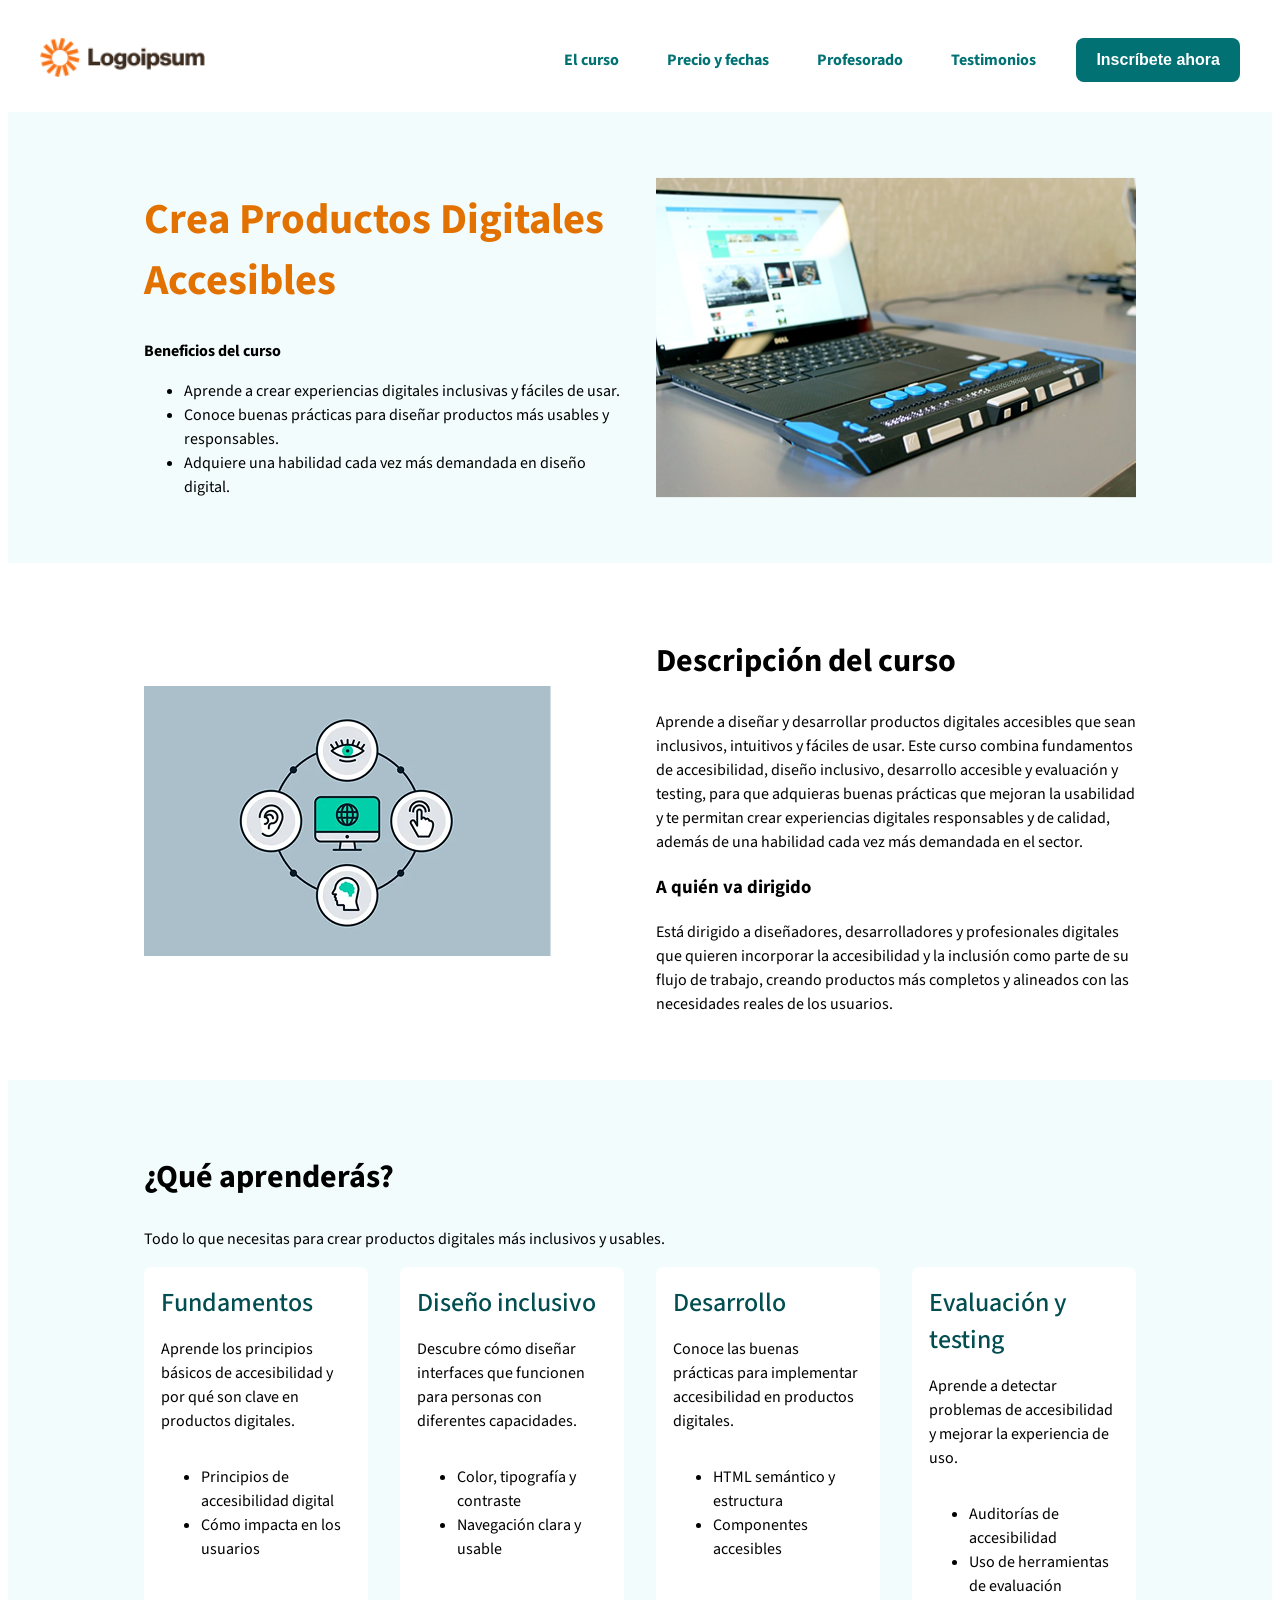
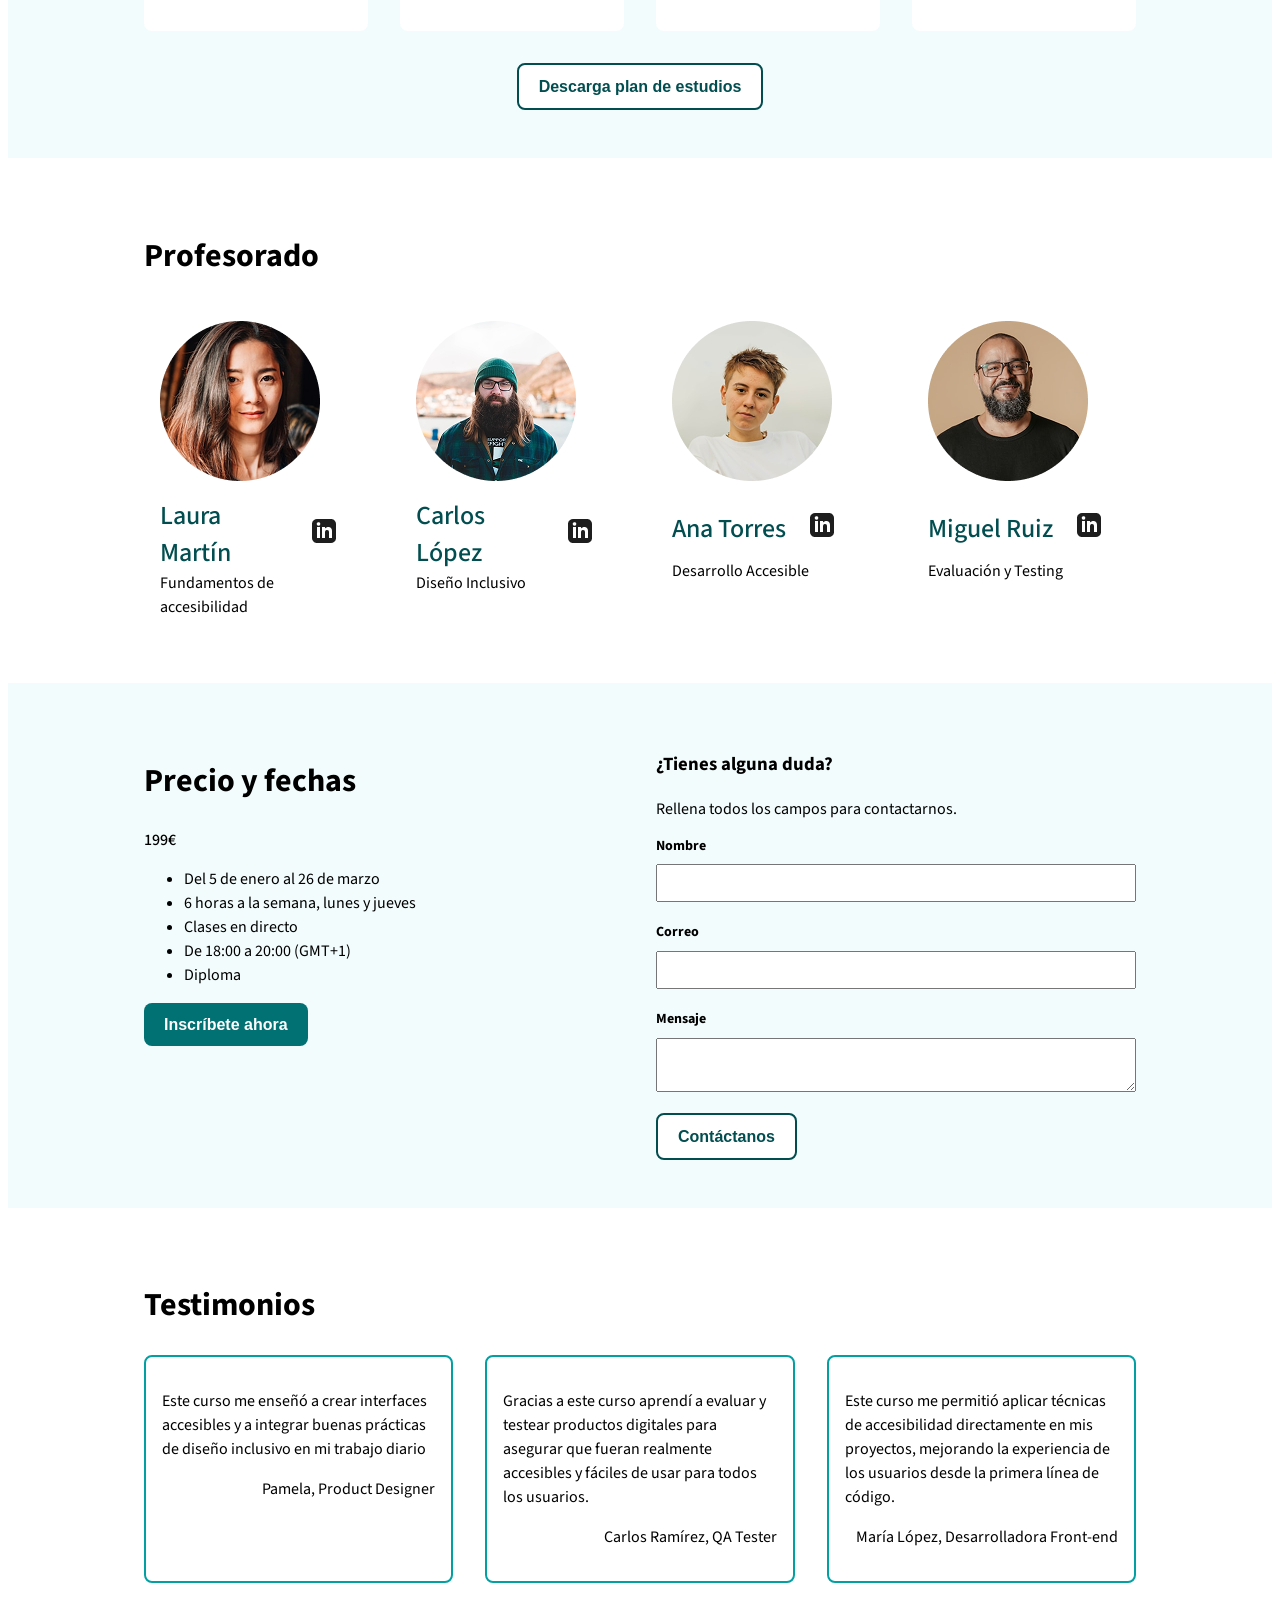
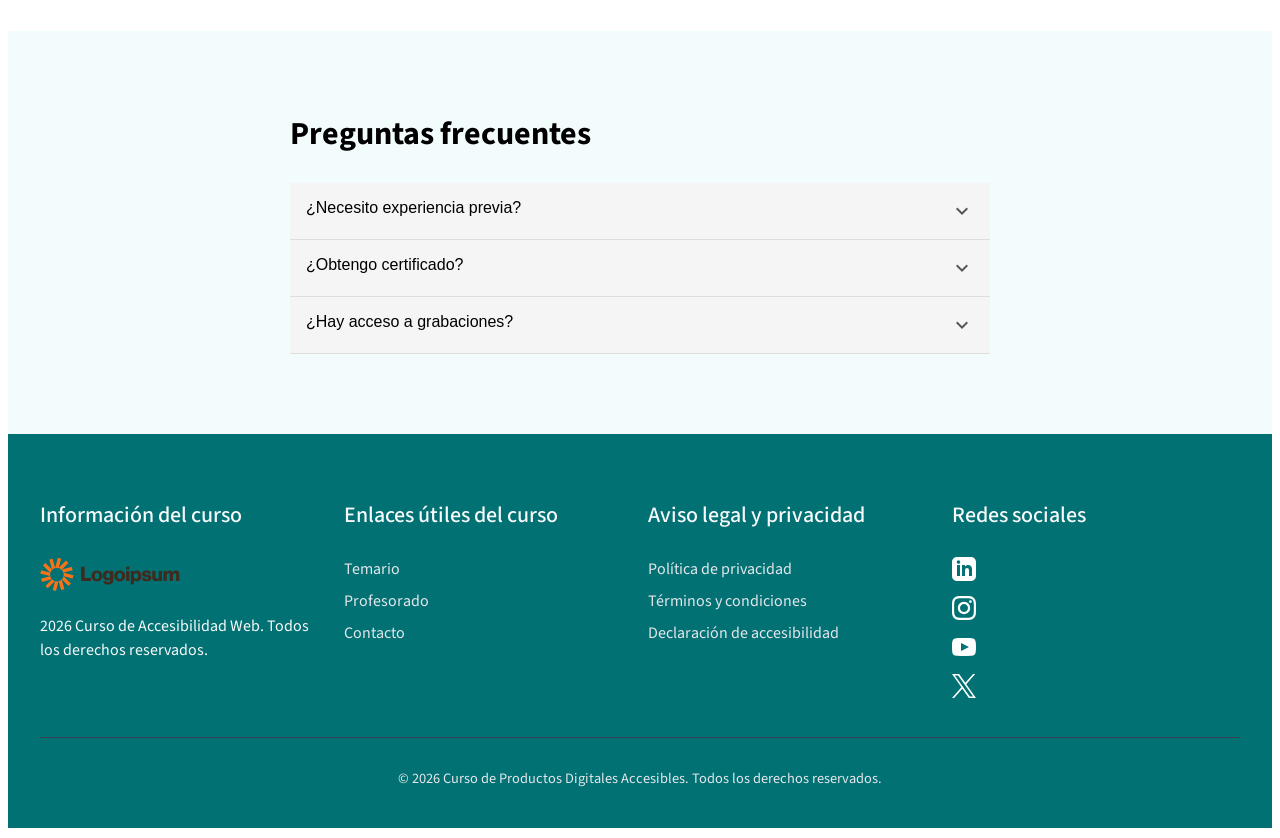
==== index.html @ 05ecc3a4 "Update index.html nav" ====
<!doctype html>
<html lang="es">
  <head>
    <meta charset="UTF-8" />
    <meta name="viewport" content="width=device-width, initial-scale=1.0" />
    <title>Curso de Accesibilidad | Logoipsum</title>
    <link rel="stylesheet" href="colors.css" />
    <link rel="stylesheet" href="styles.css" />
    <link rel="stylesheet" href="https://fonts.googleapis.com/icon?family=Material+Icons" />
    <link rel="stylesheet" href="https://fonts.googleapis.com/css2?family=Source+Sans+3:wght@400;600;700&display=swap">
  </head>
  <body>
    <a href="#main-content" class="skip-link">
      Saltar al contenido principal
    </a>

    <header>
      <nav class="nav" aria-label="Navegación principal">
        <!-- Logo -->
        <a href="/" aria-label="Inicio" class="logo">
          <img src="images/Logo.png" alt="Logo del curso" />
        </a>

        <!-- Menú -->
        <div class="nav-right">
          <ul class="nav-links">
            <li><a href="#main-content" class="btn-tertiary">El curso</a></li>
            <li><a href="#precio" class="btn-tertiary">Precio y fechas</a></li>
            <li><a href="#profesorado" class="btn-tertiary">Profesorado</a></li>
            <li><a href="#testimonios" class="btn-tertiary">Testimonios</a></li>
            <!--<li><a href="#contacto">Contacto</a></li>-->
          </ul>

          <button class="btn btn-primary">Inscríbete ahora</button>
        </div>
      </nav>
    </header>

    <main id="main-content" class="hero bg-color">
      <div class="hero-text">
        <h1 class="text-h1">Crea Productos Digitales Accesibles</h1>

        <p><strong>Beneficios del curso</strong></p>
        <ul>
          <li>
            Aprende a crear experiencias digitales inclusivas y fáciles de usar.
          </li>
          <li>
            Conoce buenas prácticas para diseñar productos más usables y
            responsables.
          </li>
          <li>
            Adquiere una habilidad cada vez más demandada en diseño digital.
          </li>
        </ul>
      </div>

      <div class="hero-image">
        <img src="images/main_image.png" alt="Portátil con una línea Braille" />
      </div>
    </main>

    <section id="descripcion" class="two-columns">
      <div class="left left-image">
        <img src="images/description_image.png" alt="Ilustración de un ordenador conectado a Internet, que representa la accesibilidad digital para personas con discapacidad visual, motora, cognitiva y auditiva." />
      </div>
      <div class="right">
        <h2 class="text-h2">Descripción del curso</h2>
        <p>
          Aprende a diseñar y desarrollar productos digitales accesibles que
          sean inclusivos, intuitivos y fáciles de usar. Este curso combina
          fundamentos de accesibilidad, diseño inclusivo, desarrollo accesible y
          evaluación y testing, para que adquieras buenas prácticas que mejoran
          la usabilidad y te permitan crear experiencias digitales responsables
          y de calidad, además de una habilidad cada vez más demandada en el
          sector.
        </p>
        <h3>A quién va dirigido</h3>
        <p>
          Está dirigido a diseñadores, desarrolladores y profesionales digitales
          que quieren incorporar la accesibilidad y la inclusión como parte de
          su flujo de trabajo, creando productos más completos y alineados con
          las necesidades reales de los usuarios.
        </p>
      </div>
    </section>

    <section id="modulos" class="bg-color">
      <h2 class="text-h2">¿Qué aprenderás?</h2>
      <p>
        Todo lo que necesitas para crear productos digitales más inclusivos y
        usables.
      </p>
      <div class="teacher-grid">
        <div class="teacher boxes-part">
          <h3 class="text-h3">Fundamentos</h3>
          <p>
            Aprende los principios básicos de accesibilidad y por qué son clave
            en productos digitales.
          </p>
          <ul>
            <li>Principios de accesibilidad digital</li>
            <li>Cómo impacta en los usuarios</li>
          </ul>
        </div>

        <div class="teacher boxes-part">
          <h3 class="text-h3">Diseño inclusivo</h3>
          <p>
            Descubre cómo diseñar interfaces que funcionen para personas con
            diferentes capacidades.
          </p>
          <ul>
            <li>Color, tipografía y contraste</li>
            <li>Navegación clara y usable</li>
          </ul>
        </div>

        <div class="teacher boxes-part">
          <h3 class="text-h3">Desarrollo</h3>
          <p>
            Conoce las buenas prácticas para implementar accesibilidad en
            productos digitales.
          </p>
          <ul>
            <li>HTML semántico y estructura</li>
            <li>Componentes accesibles</li>
          </ul>
        </div>

        <article class="teacher boxes-part">
          <h3 class="text-h3">Evaluación y testing</h3>
          <p>
            Aprende a detectar problemas de accesibilidad y mejorar la
            experiencia de uso.
          </p>
          <ul>
            <li>Auditorías de accesibilidad</li>
            <li>Uso de herramientas de evaluación</li>
          </ul>
        </article>
      </div>
      <div class="section-cta">
        <button class="btn btn-secondary">Descarga plan de estudios</button>
      </div>
      
    </section>

    <section id="profesorado" class="teachers">
      <h2 class="text-h2">Profesorado</h2>

      <div class="teacher-grid">
        <article class="teacher-box">
          <img
            src="images/profes/profe_fundamentos.png"
            alt=""
          />
          <div class="teacher-text">
            <div class="teacher-header">
            <h3 class="text-h3">Laura Martín</h3>
            <a href="https://example.com" class="social-link linkedin" aria-label="LinkedIn de Ana García" target="_blank" rel="noopener">
              <img src="/images/rrss/logo_linkedin_dark.png" alt="" aria-hidden="true"/>
            </a>
            </div>
            <p class="p-without-padding">Fundamentos de accesibilidad</p>

          </div>
        </article>


        <article class="teacher-box">
          <img
            src="images/profes/profe_diseno.png"
            alt=""
          />
          <div class="teacher-text">
            <div class="teacher-header">
            <h3 class="text-h3">Carlos López</h3>
            <a href="https://example.com" class="social-link linkedin" aria-label="LinkedIn de Carlos López" target="_blank" rel="noopener">
              <img src="/images/rrss/logo_linkedin_dark.png" alt="" aria-hidden="true"/>
            </a>
            </div>
            <p class="p-without-padding">Diseño Inclusivo</p>

          </div>
        </article>

        <article class="teacher-box">
          <img
            src="images/profes/profe_programacion.png"
            alt=""
          />
          <div class="teacher-text">
            <div class="teacher-header">
            <h3 class="text-h3">Ana Torres</h3>
            <a href="https://example.com" class="social-link linkedin" aria-label="LinkedIn de Ana Torres" target="_blank" rel="noopener">
              <img src="/images/rrss/logo_linkedin_dark.png" alt="" aria-hidden="true"/>
            </a>
            </div>
            <p class="p-without-padding">Desarrollo Accesible</p>

          </div>
        </article>

        <article class="teacher-box">
          <img
            src="images/profes/profe_evaluacion.png"
            alt=""
          />
          <div class="teacher-text">
            <div class="teacher-header">
            <h3 class="text-h3">Miguel Ruiz</h3>
            <a href="https://example.com" class="social-link linkedin" aria-label="LinkedIn de Miguel Ruiz" target="_blank" rel="noopener">
              <img src="/images/rrss/logo_linkedin_dark.png" alt="" aria-hidden="true"/>
            </a>
            </div>
            <p class="p-without-padding">Evaluación y Testing</p>

          </div>
        </article>

      </div>
    </section>

    <section id="precio" class="two-columns bg-color">
      <div class="left">
        <h2 class="text-h2">Precio y fechas</h2>
        <p class="text-data">199€</p>
        <ul>
          <li>Del 5 de enero al 26 de marzo</li>
          <li>6 horas a la semana, lunes y jueves</li>
          <li>Clases en directo</li>
          <li>De 18:00 a 20:00 (GMT+1)</li>
          <li>Diploma</li>
        </ul>
        <button class="btn btn-primary">Inscríbete ahora</button>
      </div>

      <div class="right" id="contacto">
        <h3>¿Tienes alguna duda?</h3>
        <p>Rellena todos los campos para contactarnos.</p>
        <!--<div id="form-errors" class="form-errors" tabindex="-1" aria-live="assertive"></div>-->
        <div id="resumenErrores" tabindex="-1" aria-live="assertive">
        <!-- Aquí se mostrarán los errores de los campos. El contenido será generado dinámicamente mediante JavaScript -->
        </div>

        <form id="contactForm">
          <label class=text-label for="name">Nombre</label>
          <input id="name" name="name" type="text" required />
          <span class="error-text" id="error-name"></span>

          <label class=text-label for="email">Correo</label>
          <input id="email" name="email" type="email" required />
          <span class="error-text" id="error-email"></span>

          <label class=text-label for="message">Mensaje</label>
          <textarea id="message" name="message" aria-label="Mensaje" required></textarea>
          <span class="error-text" id="error-message"></span>

          <button type="submit" class="btn btn-secondary" id="btnEnviar">Contáctanos</button>
        </form>
      </div>
    </section>

    <section id="testimonios">
      <h2 class="text-h2">Testimonios</h2>
      <div class="testimonials-grid">
        <div class="testimonials-item">
          <p>
            Este curso me enseñó a crear interfaces accesibles y a integrar
            buenas prácticas de diseño inclusivo en mi trabajo diario
          </p>
          <p class="texto-derecha">Pamela, Product Designer</p>
        </div>
        <div class="testimonials-item">
          <p>
            Gracias a este curso aprendí a evaluar y testear productos digitales
            para asegurar que fueran realmente accesibles y fáciles de usar para
            todos los usuarios.
          </p>
          <p class="texto-derecha">Carlos Ramírez, QA Tester</p>
        </div>
        <div class="testimonials-item">
          <p>
            Este curso me permitió aplicar técnicas de accesibilidad
            directamente en mis proyectos, mejorando la experiencia de los
            usuarios desde la primera línea de código.
          </p>
          <p class="texto-derecha">María López, Desarrolladora Front-end</p>
        </div>
      </div>
    </section>

    <section id="faq" class="bg-color">
      

      <div class="faq">
        <h2 class="text-h2">Preguntas frecuentes</h2>

        <!-- FAQ 1 -->
        <div class="faq-item">
          <button class="faq-question" id="faq-btn-1" aria-expanded="false" aria-controls="faq-panel-1">
            ¿Necesito experiencia previa?
            <span class="material-icons chevron">expand_more</span>
          </button>

          <div class="faq-answer" id="faq-panel-1" role="region" aria-labelledby="faq-btn-1" hidden>
            <p>
              Se recomienda tener conocimientos básicos de diseño o desarrollo,
              pero no es obligatorio.
            </p>
          </div>
        </div>

        <!-- FAQ 2 -->
        <div class="faq-item">
          <button class="faq-question" id="faq-btn-2" aria-expanded="false" aria-controls="faq-panel-2">
            ¿Obtengo certificado?
            <span class="material-icons chevron">expand_more</span>
          </button>

          <div class="faq-answer" id="faq-panel-2" role="region" aria-labelledby="faq-btn-2" hidden>
            <p>Sí, obtienes certificado al final del curso.</p>
          </div>
        </div>

        <!-- FAQ 3 -->
        <div class="faq-item">
          <button class="faq-question" id="faq-btn-3" aria-expanded="false" aria-controls="faq-panel-3">
            ¿Hay acceso a grabaciones?
            <span class="material-icons chevron">expand_more</span>
          </button>

          <div class="faq-answer" id="faq-panel-3" role="region" aria-labelledby="faq-btn-3" hidden>
            <p>Sí, las grabaciones están disponibles al día siguiente.</p>
          </div>
        </div>
      </div>

      
    </section>

    <footer class="footer" aria-label="Pie de página">
      <div class="footer-container">
        <nav class="footer-nav">
        <h2 class="text-h4">Información del curso</h2> 
        <div>
          <img src="images/Logo.png" alt="Logo del curso" />
          <p>2026 Curso de Accesibilidad Web. Todos los derechos reservados.</p>
        </div>
        </nav>

        <!-- Navegación -->
        <nav class="footer-nav">
          <h2 class="text-h4">Enlaces útiles del curso</h2>
          <a href="#curso">Temario</a>
          <a href="#profesorado">Profesorado</a>
          <a href="#contacto">Contacto</a>
        </nav>

        <!-- Navegación -->
        <nav class="footer-nav">
          <h2 class="text-h4">Aviso legal y privacidad</h2>
          <a href="#curso">Política de privacidad</a>
          <a href="#profesorado">Términos y condiciones</a>
          <a href="#contacto">Declaración de accesibilidad</a>
        </nav>

        <!-- Social -->
        <nav class="footer-nav">
          <h2 class="text-h4">Redes sociales</h2>
          <div class="footer-social">
            
            <a href="#" class="social-link" aria-label="LinkedIn">
              <img src="images/rrss/logo_linkedin.svg" alt="" aria-hidden="true" />
            </a>

            <a href="#" class="social-link" aria-label="Instagram">
              <img src="images/rrss/logo_instagram.svg" alt="" aria-hidden="true" />
            </a>

            <a href="#" class="social-link" aria-label="YouTube">
              <img src="images/rrss/logo_youtube.svg" alt="" aria-hidden="true" />
            </a>

            <a href="#" class="social-link" aria-label="X">
              <img src="images/rrss/logo_x.svg" alt="" aria-hidden="true" />
            </a>
          </div>
        </nav>
      </div>

      <div class="footer-bottom">
        <p>
          © 2026 Curso de Productos Digitales Accesibles. Todos los derechos
          reservados.
        </p>
      </div>
    </footer>

  <script src="script.js"></script> 
  </body>
  
</html>
---- colors.css ----
/* =========================
   COLORES
========================= */
:root {
  --color-primary-45: #017173;
  --color-primary-30: #014D4F;
  --color-neutral-light: #FFFFFF;
  --color-background-90: #BFEFEF;
  --color-info: #007DDC;
  --color-background:#F3FCFC;
  --color-background-80:#93E4E4;
  --color-primary:#02A0A3;
}
---- styles.css ----
/* =========================
   BASE
========================= */
body {
  font-family: 'Source Sans 3', Arial, sans-serif;
  color: var(--color-neutral-dark);
  font-size: 16px;
  line-height: 1.5;

}

/* =========================
   TIPOGRAFÍA
========================= */



/* H1 */
.text-h1 {
  font-size: 2.66667rem;
  font-weight: 700;
  line-height: normal;
  color: #E27100;
}

/* H2 */
.text-h2 {
  font-size: 32px;
  font-weight: 700;
  line-height: normal;
}

/* H3 */
.text-h3 {
  font-size: 26px;
  font-weight: 500;
  
  color: var(--color-primary-30);
  margin:0;
  line-height: normal;
}

/* H4 */
.text-h4 {
  font-size: 22px;
  font-weight: 500;
  line-height: 1.35;
}

/* H5 */
.text-h5 {
  font-size: 18px;
  font-weight: 400;
  line-height: 1.4;
}

/* Body */
.text-body {
  font-size: 16px;
  font-weight: 400;
  line-height: 1.5;
}

/* Label */
.text-label {
  font-size: 14px;
  font-weight: 700;
  line-height: 1.4;
}

/* Overline */
.text-overline {
  font-size: 12px;
  font-weight: 500;
  line-height: 1.2;
  text-transform: uppercase;
  letter-spacing: 0.05em;
}

/* Numbers / Data */
.text-data {
  font-size: 16px;
  font-weight: 500;
  line-height: 1.3;
}

/* =========================
   BOTONES
========================= */

/* Base botón */
.btn {
  display: inline-block;
  padding: 12px 20px;
  border-radius: 8px;
  cursor: pointer;
  text-align: center;
  border: none;
  transition: all 0.2s ease;

  /* Tipografía botón */
  font-size: 16px;
  font-weight: 500;
  line-height: 1.2;
  font-weight: bold;
}

/* PRIMARY */
.btn-primary {
  background-color: var(--color-primary-45);
  color: var(--color-neutral-light);
  border: none;
}

.btn-primary:hover {
  background-color: var(--color-primary-30);
  box-shadow: 0 4px 4px rgba(0, 0, 0, 0.25);
}

/* SECONDARY */
.btn-secondary {
  background-color: var(--color-neutral-light);
  color: var(--color-primary-30);
  border: 2px solid var(--color-primary-30);
}

.btn-secondary:hover {
  background-color: var(--color-background-80);
  box-shadow: 0 4px 4px rgba(0, 0, 0, 0.25);
}

/* TERTIARY */
.nav a.btn-tertiary {   /* .nav .a para que funcione */
  color: var(--color-primary-45);
  background-color: transparent;
  border: none;
  text-decoration: none;
  font-weight: bold;
  display: inline-block;
  padding: 0.5rem 1rem;
  border-radius: 6px;
}

.nav a.btn-tertiary:hover {
  background-color: var(--color-background-80);
  box-shadow: 0 4px 4px rgba(0, 0, 0, 0.25);
}

/* =========================
   ESTADOS
========================= */

/* Disabled */
.btn:disabled {
  opacity: 0.6;
  cursor: not-allowed;
}

/* Focus accesible */
.btn:focus {
  outline: 2px dashed #EA7806;
  outline-offset: 4px;
}

form .btn {
  width: auto;
  display: inline-block;        
  align-self: flex-start;
}
/* =========================
   RESPONSIVE
========================= */

@media (max-width: 768px) {
  .text-h1 { font-size: 32px; }
  .text-h2 { font-size: 26px; }
  .text-h3 { font-size: 22px; }
}

/* FORMULARIO */
form {
  display: flex;
  flex-direction: column;
  gap: 0.5rem;
}

input, textarea {
  padding: 0.5rem;
  font-size: 1rem;
}

/* ACCESIBILIDAD */
a:focus, button:focus, input:focus, textarea:focus {
  outline: 2px dashed #EA7806;
  outline-offset: 4px;
}     

/* NAV */
.nav {
  display: flex;
  justify-content: space-between;
  align-items: center;
  padding: 1rem 2rem;
}

/* Logo */
.logo img {
  height: 40px;
  width: auto;
}

/* Contenedor derecha */
.nav-right {
  display: flex;
  align-items: center;
  gap: 1.5rem;
}

/* Links */
.nav-links {
  list-style: none;
  display: flex;
  gap: 1rem;
}

.nav-links a {
  text-decoration: none;
  color: var(--color-primary-45);
}

.teacher-grid {
  display: grid;
  grid-template-columns: repeat(auto-fit, minmax(200px, 1fr));

  gap: 2rem;
}

.teacher-box{
  display: flex;
  padding: 16px;
  flex-direction: column;
  align-items: flex-start;
  gap: 16px;
}

.teacher-header {
  display: flex;
  align-items: center;
  gap:8px;
}

.teacher-text{
  gap:8px;
}

.p-without-padding{
  padding: 0;
  margin:0;

}

.testimonials-grid {
  display: grid;
  grid-template-columns: repeat(3, 1fr);
  gap: 2rem;
}

.testimonials-item{
  border: 2px solid var(--color-primary);
  padding: 16px;
  border-radius: 8px;
}


.two-columns {
  display: grid;
  grid-template-columns: 1fr 1fr;
  gap: 2rem;
}

.left,
.right {
  flex: 1;
  align-items: center;
}

.left-image{
  
  display: flex;
  align-items: center; /* centra verticalmente */
}

/* H2 ocupa toda la fila */
.two-columns h2 {
  grid-column: 1 / -1;
}

/* Para que en móvil se pongan uno debajo del otro: */
@media (max-width: 768px) {
  .two-columns {
    grid-template-columns: 1fr;
  }
}

.texto-derecha {
  text-align: right;
}


/* FAQs */
.faq {
  max-width: 700px;
  margin: 2rem auto;
  
}

.faq-item {
  border-bottom: 1px solid #ddd;
  background-color: #F5F5F5;
}

.faq-item:hover{
  background-color: var(--color-neutral-light);
}

.faq-question {
  width: 100%;
  text-align: left;
  background: none;
  border: none;
  padding: 1rem;
  font-size: 1rem;
  cursor: pointer;
  display: flex;
  justify-content: space-between;
}

.faq-answer {
  display: none;
  padding: 0 1rem 0;
}

/* Estado abierto */

.faq-question[aria-expanded="true"]{
  /*display: block;*/
  background-color: var(--color-neutral-light);
  /*padding-bottom: 1rem;*/

}
.faq-question[aria-expanded="true"] + .faq-answer {
  display: block;
  background-color: var(--color-neutral-light);
  padding: 0.5rem 1rem 1rem;
}

.faq-item:has(.faq-question[aria-expanded="true"]) {
  background-color: #fff;
}

/* Accesibilidad */
.faq-question:focus {
  outline: 2px dashed #EA7806;
  outline-offset: 4px;
}

/* Chevron */
.chevron {
  transition: transform 0.3s ease;
  color: #555;
}

/* Rotación cuando está abierto */
.faq-question[aria-expanded="true"] .chevron {
  transform: rotate(180deg);
}



/* FOOTER */
.footer {
  background: var(--color-primary-45);
  color: #f9fafb;
  /*margin-top: 4rem;*/
  padding: 3rem 2rem 1.5rem;
}

/* CONTENEDOR PRINCIPAL */
.footer-container {
  max-width: 1200px;
  margin: 0 auto;
  display: grid;
  grid-template-columns: repeat(4, 1fr);
  gap: 1rem;
}

/* BRAND */
.footer-brand img {
  height: 40px;
  margin-bottom: 1rem;
}

.footer-brand p {
  color: #9ca3af;
}

/* LINKS */
.footer-nav,
.footer-social {
  display: flex;
  flex-direction: column;
  gap: 0.5rem;
}

.footer a {
  color: #e5e7eb;
  text-decoration: none;
  transition: color 0.2s ease;
}

.footer a:hover,
.footer a:focus {
  outline: 2px dashed #EA7806;
  outline-offset: 4px;
}

/* PARTE INFERIOR */
.footer-bottom {
  max-width: 1200px;
  margin: 2rem auto 0;
  padding-top: 1rem;
  border-top: 1px solid #374151;
  text-align: center;
  color: #e5e7eb;
  font-size: 0.9rem;
}

/* RESPONSIVE */
@media (max-width: 768px) {
  .footer-container {
    grid-template-columns: 1fr;
    text-align: center;
  }

  .footer-nav,
  .footer-social {
    align-items: center;
  }
}

.hero {
  display: flex;
  align-items: center;
  justify-content: space-between;
  gap: 2rem;
  padding:48px 136px; /*2rem;*/
}

/* ambas columnas ocupan espacio igual */
.hero-text,
.hero-image {
  flex: 1;
}

/* imagen responsive */
.hero-image img {
  max-width: 100%;
  height: auto;
  display: block;
}

/* Oculto por defecto */
.skip-link {
  position: absolute;
  top: 8px;
  left: 8px;
  background: #111827;
  color: #fff;
  padding: 1rem;
  z-index: 1000;

  transform: translateY(-150%);
  transition: transform 0.3s ease;
}

/* Se muestra cuando recibe foco (TAB) */
.skip-link:focus {
  transform: translateY(0);
  outline: 2px dashed #EA7806;
  outline-offset: 4px;
}


.bg-color {
  background-color: var(--color-background);
}

.boxes-part {
  background-color: #FFFFFF;
  border-radius: 8px;
  padding: 1.06667rem;
  display: flex;
  flex-direction: column;
  align-items: flex-start;
}


section {
  padding: 48px 136px;
}

.section-cta {
  display: flex;
  justify-content: center;
  margin-top: 2rem;
  text-align: center;
}

.linkedin{
  line-height: normal;
  margin:16px;
}

:focus-visible {
  outline: 2px dashed #EA7806;
  outline-offset: 4px;
}


.form-errors {
  display: none;
  background-color: #fdecea;
  border: 1px solid #e53935;
  color: #b71c1c;
  padding: 1rem;
  margin-bottom: 1rem;
  border-radius: 8px;
}

.form-errors.active {
  display: block;
}

.form-errors ul {
  margin: 0.5rem 0 0;
  padding-left: 1.2rem;
}

.form-errors a {
  color: inherit;
  text-decoration: underline;
  cursor: pointer;
}

#errorBox,
#resumenErrores {
  background-color: #fdecea;   /* rojo claro */
  border: 2px solid #b71c1c;   /* rojo oscuro */
  color: #b71c1c;              /* texto rojo oscuro */
  padding: 15px;
  margin: 15px 0;
  border-radius: 5px;
  display: none; /* ya lo controlas con JS */
}

#resumenErrores h4 {
  margin-top: 0;
}

.error-text {
  color: #b71c1c;
  font-size: 0.9em;
  margin-top: 5px;
  display: block;
}

.input-error {
  border: 2px solid #b71c1c;
  background-color: #fdecea;
}
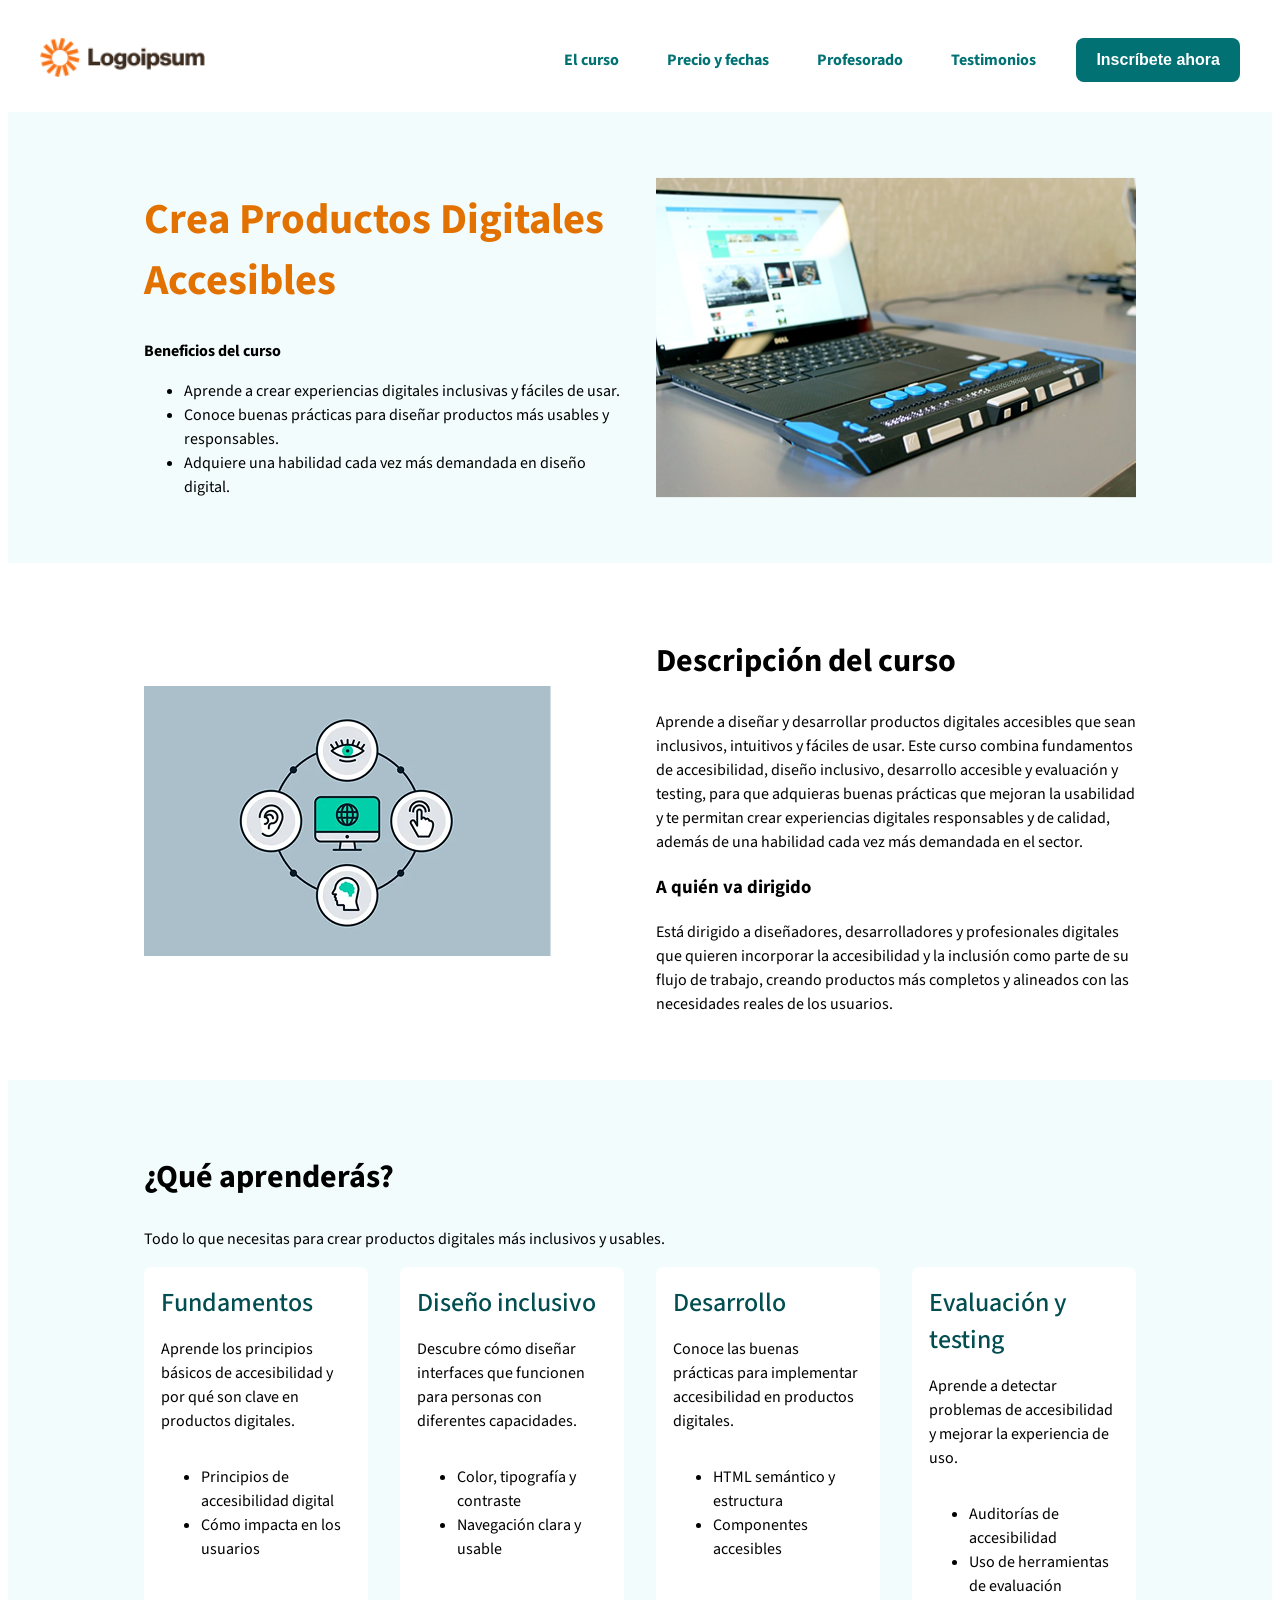
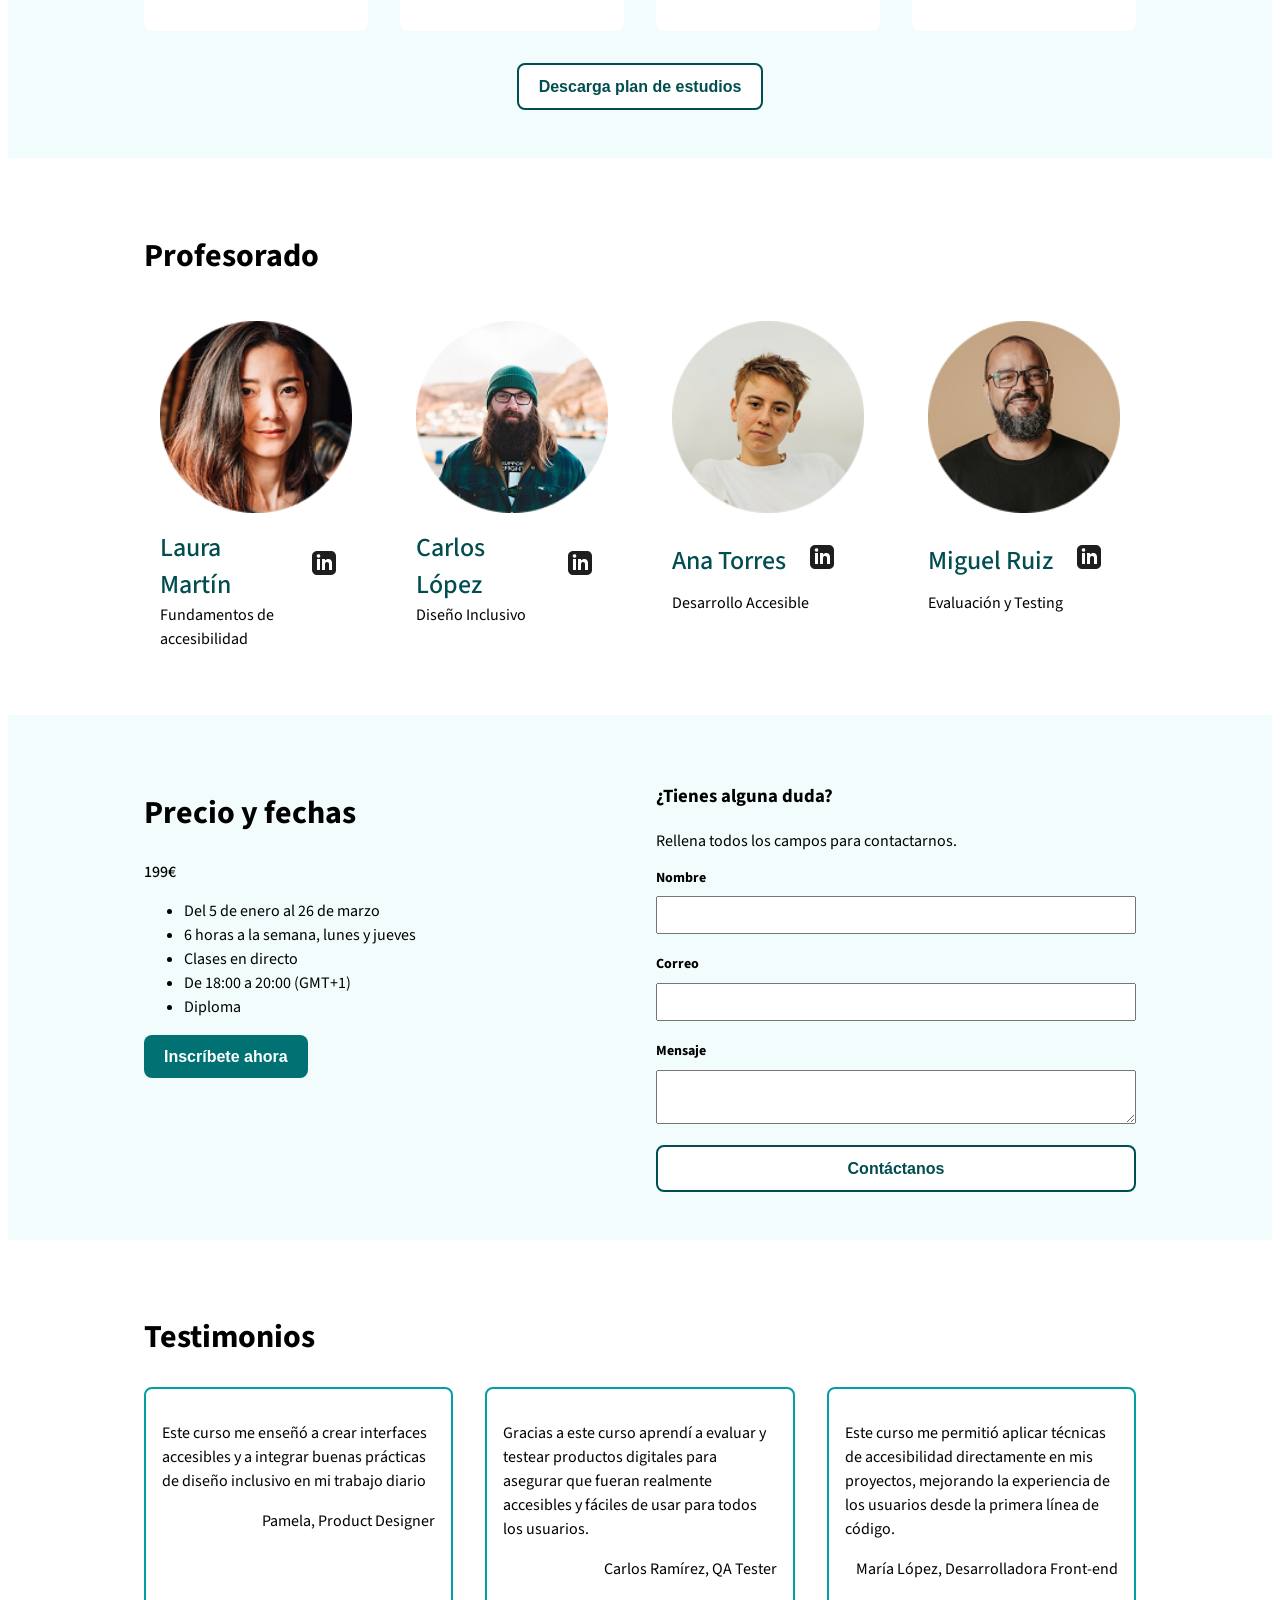
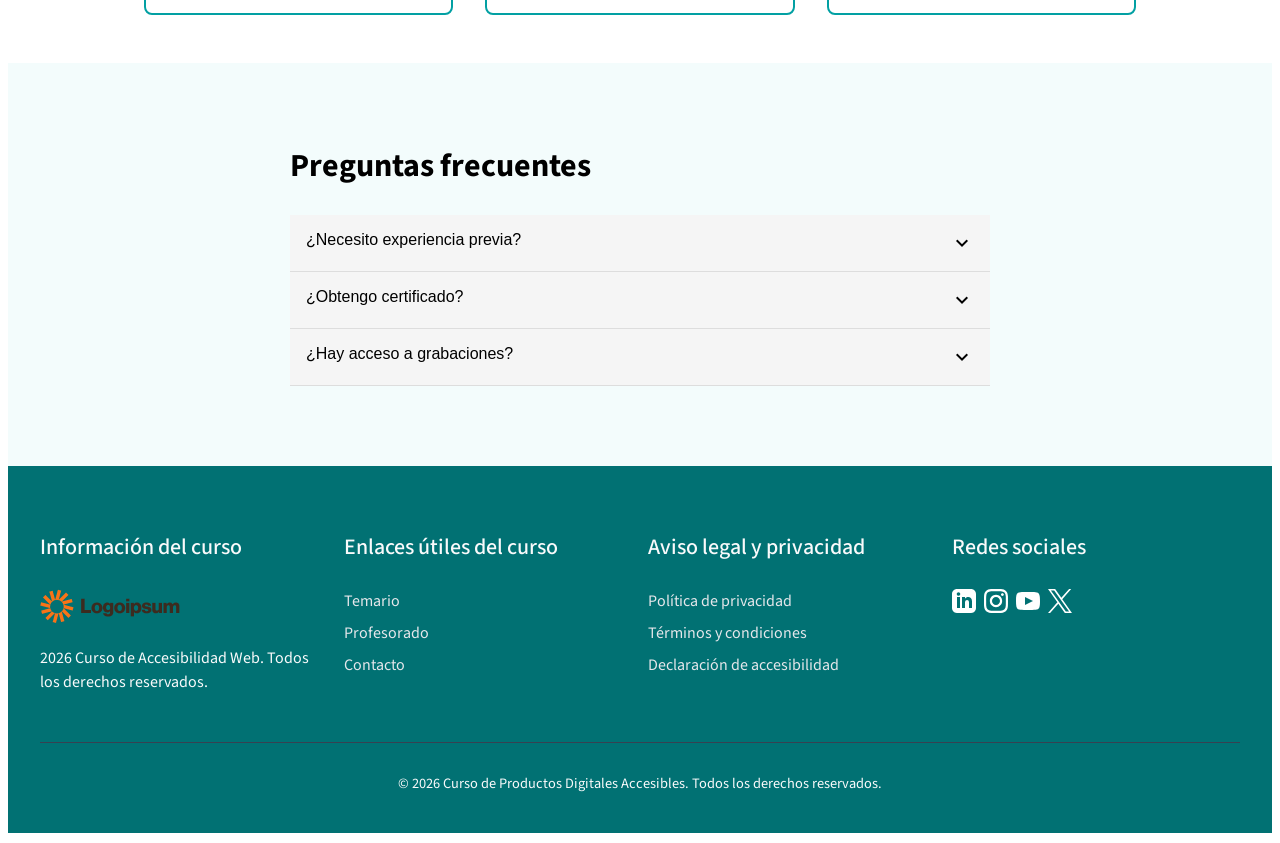
==== commit 319e4aec: "Update index.html" ====
--- a/index.html
+++ b/index.html
@@ -25,7 +25,7 @@
         <div class="nav-right">
           <ul class="nav-links">
             <li><a href="#main-content" class="btn-tertiary">El curso</a></li>
-            <li><a href="#precio" class="btn-tertiary">Precio y fechas</a></li>
+            <li><a href="#precio-fechas" class="btn-tertiary">Precio y fechas</a></li>
             <li><a href="#profesorado" class="btn-tertiary">Profesorado</a></li>
             <li><a href="#testimonios" class="btn-tertiary">Testimonios</a></li>
             <!--<li><a href="#contacto">Contacto</a></li>-->
@@ -154,7 +154,8 @@
           <img
             src="images/profes/profe_fundamentos.png"
             alt=""
-          />
+            aria-hidden="true"
+          /> <!-- ya que el alt="", he puesto el aria-hidden="true" para que el elemento no exista en el árbol de accesibilidad y evitar generar ruido -->
           <div class="teacher-text">
             <div class="teacher-header">
             <h3 class="text-h3">Laura Martín</h3>
@@ -172,7 +173,8 @@
           <img
             src="images/profes/profe_diseno.png"
             alt=""
-          />
+            aria-hidden="true"
+          /> 
           <div class="teacher-text">
             <div class="teacher-header">
             <h3 class="text-h3">Carlos López</h3>
@@ -189,6 +191,7 @@
           <img
             src="images/profes/profe_programacion.png"
             alt=""
+            aria-hidden="true"
           />
           <div class="teacher-text">
             <div class="teacher-header">
@@ -206,7 +209,8 @@
           <img
             src="images/profes/profe_evaluacion.png"
             alt=""
-          />
+            aria-hidden="true" 
+          /> 
           <div class="teacher-text">
             <div class="teacher-header">
             <h3 class="text-h3">Miguel Ruiz</h3>
@@ -222,7 +226,7 @@
       </div>
     </section>
 
-    <section id="precio" class="two-columns bg-color">
+    <section id="precio-fechas" class="two-columns bg-color">
       <div class="left">
         <h2 class="text-h2">Precio y fechas</h2>
         <p class="text-data">199€</p>
@@ -245,16 +249,16 @@
         </div>
 
         <form id="contactForm">
-          <label class=text-label for="name">Nombre</label>
-          <input id="name" name="name" type="text" required />
+          <label class="text-label" for="name">Nombre</label>
+          <input id="name" name="name" type="text" required aria-describedby="error-name"/>
           <span class="error-text" id="error-name"></span>
 
-          <label class=text-label for="email">Correo</label>
-          <input id="email" name="email" type="email" required />
+          <label class="text-label" for="email">Correo</label>
+          <input id="email" name="email" type="email" required aria-describedby="error-email"/>
           <span class="error-text" id="error-email"></span>
 
-          <label class=text-label for="message">Mensaje</label>
-          <textarea id="message" name="message" aria-label="Mensaje" required></textarea>
+          <label class="text-label" for="message">Mensaje</label>
+          <textarea id="message" name="message" required aria-describedby="error-message"></textarea>
           <span class="error-text" id="error-message"></span>
 
           <button type="submit" class="btn btn-secondary" id="btnEnviar">Contáctanos</button>
@@ -301,7 +305,7 @@
         <div class="faq-item">
           <button class="faq-question" id="faq-btn-1" aria-expanded="false" aria-controls="faq-panel-1">
             ¿Necesito experiencia previa?
-            <span class="material-icons chevron">expand_more</span>
+            <span class="material-icons chevron" aria-hidden="true">expand_more</span>
           </button>
 
           <div class="faq-answer" id="faq-panel-1" role="region" aria-labelledby="faq-btn-1" hidden>
@@ -316,7 +320,7 @@
         <div class="faq-item">
           <button class="faq-question" id="faq-btn-2" aria-expanded="false" aria-controls="faq-panel-2">
             ¿Obtengo certificado?
-            <span class="material-icons chevron">expand_more</span>
+            <span class="material-icons chevron" aria-hidden="true">expand_more</span>
           </button>
 
           <div class="faq-answer" id="faq-panel-2" role="region" aria-labelledby="faq-btn-2" hidden>
@@ -328,7 +332,7 @@
         <div class="faq-item">
           <button class="faq-question" id="faq-btn-3" aria-expanded="false" aria-controls="faq-panel-3">
             ¿Hay acceso a grabaciones?
-            <span class="material-icons chevron">expand_more</span>
+            <span class="material-icons chevron" aria-hidden="true">expand_more</span>
           </button>
 
           <div class="faq-answer" id="faq-panel-3" role="region" aria-labelledby="faq-btn-3" hidden>
@@ -353,7 +357,7 @@
         <!-- Navegación -->
         <nav class="footer-nav">
           <h2 class="text-h4">Enlaces útiles del curso</h2>
-          <a href="#curso">Temario</a>
+          <a href="#modulos">Temario</a>
           <a href="#profesorado">Profesorado</a>
           <a href="#contacto">Contacto</a>
         </nav>
@@ -361,9 +365,9 @@
         <!-- Navegación -->
         <nav class="footer-nav">
           <h2 class="text-h4">Aviso legal y privacidad</h2>
-          <a href="#curso">Política de privacidad</a>
-          <a href="#profesorado">Términos y condiciones</a>
-          <a href="#contacto">Declaración de accesibilidad</a>
+          <a href="https://example.com">Política de privacidad</a>
+          <a href="https://example.com">Términos y condiciones</a>
+          <a href="https://example.com">Declaración de accesibilidad</a>
         </nav>
 
         <!-- Social -->
@@ -371,19 +375,19 @@
           <h2 class="text-h4">Redes sociales</h2>
           <div class="footer-social">
             
-            <a href="#" class="social-link" aria-label="LinkedIn">
+            <a href="https://example.com" class="social-link" aria-label="LinkedIn">
               <img src="images/rrss/logo_linkedin.svg" alt="" aria-hidden="true" />
             </a>
 
-            <a href="#" class="social-link" aria-label="Instagram">
+            <a href="https://example.com" class="social-link" aria-label="Instagram">
               <img src="images/rrss/logo_instagram.svg" alt="" aria-hidden="true" />
             </a>
 
-            <a href="#" class="social-link" aria-label="YouTube">
+            <a href="https://example.com" class="social-link" aria-label="YouTube">
               <img src="images/rrss/logo_youtube.svg" alt="" aria-hidden="true" />
             </a>
 
-            <a href="#" class="social-link" aria-label="X">
+            <a href="https://example.com" class="social-link" aria-label="X">
               <img src="images/rrss/logo_x.svg" alt="" aria-hidden="true" />
             </a>
           </div>
--- a/styles.css
+++ b/styles.css
@@ -6,16 +6,11 @@
   color: var(--color-neutral-dark);
   font-size: 16px;
   line-height: 1.5;
-
 }
 
 /* =========================
    TIPOGRAFÍA
 ========================= */
-
-
-
-/* H1 */
 .text-h1 {
   font-size: 2.66667rem;
   font-weight: 700;
@@ -23,52 +18,44 @@
   color: #E27100;
 }
 
-/* H2 */
 .text-h2 {
   font-size: 32px;
   font-weight: 700;
   line-height: normal;
 }
 
-/* H3 */
 .text-h3 {
   font-size: 26px;
   font-weight: 500;
-  
   color: var(--color-primary-30);
-  margin:0;
+  margin: 0;
   line-height: normal;
 }
 
-/* H4 */
 .text-h4 {
   font-size: 22px;
   font-weight: 500;
   line-height: 1.35;
 }
 
-/* H5 */
 .text-h5 {
   font-size: 18px;
   font-weight: 400;
   line-height: 1.4;
 }
 
-/* Body */
 .text-body {
   font-size: 16px;
   font-weight: 400;
   line-height: 1.5;
 }
 
-/* Label */
 .text-label {
   font-size: 14px;
   font-weight: 700;
   line-height: 1.4;
 }
 
-/* Overline */
 .text-overline {
   font-size: 12px;
   font-weight: 500;
@@ -77,7 +64,6 @@
   letter-spacing: 0.05em;
 }
 
-/* Numbers / Data */
 .text-data {
   font-size: 16px;
   font-weight: 500;
@@ -87,8 +73,6 @@
 /* =========================
    BOTONES
 ========================= */
-
-/* Base botón */
 .btn {
   display: inline-block;
   padding: 12px 20px;
@@ -97,19 +81,14 @@
   text-align: center;
   border: none;
   transition: all 0.2s ease;
-
-  /* Tipografía botón */
   font-size: 16px;
-  font-weight: 500;
+  font-weight: bold;
   line-height: 1.2;
-  font-weight: bold;
-}
-
-/* PRIMARY */
+}
+
 .btn-primary {
   background-color: var(--color-primary-45);
   color: var(--color-neutral-light);
-  border: none;
 }
 
 .btn-primary:hover {
@@ -117,7 +96,6 @@
   box-shadow: 0 4px 4px rgba(0, 0, 0, 0.25);
 }
 
-/* SECONDARY */
 .btn-secondary {
   background-color: var(--color-neutral-light);
   color: var(--color-primary-30);
@@ -129,10 +107,9 @@
   box-shadow: 0 4px 4px rgba(0, 0, 0, 0.25);
 }
 
-/* TERTIARY */
-.nav a.btn-tertiary {   /* .nav .a para que funcione */
+.nav a.btn-tertiary {
   color: var(--color-primary-45);
-  background-color: transparent;
+  background: transparent;
   border: none;
   text-decoration: none;
   font-weight: bold;
@@ -146,38 +123,20 @@
   box-shadow: 0 4px 4px rgba(0, 0, 0, 0.25);
 }
 
-/* =========================
-   ESTADOS
-========================= */
-
-/* Disabled */
+/* Estados botones */
 .btn:disabled {
   opacity: 0.6;
   cursor: not-allowed;
 }
 
-/* Focus accesible */
 .btn:focus {
   outline: 2px dashed #EA7806;
   outline-offset: 4px;
 }
 
-form .btn {
-  width: auto;
-  display: inline-block;        
-  align-self: flex-start;
-}
-/* =========================
-   RESPONSIVE
-========================= */
-
-@media (max-width: 768px) {
-  .text-h1 { font-size: 32px; }
-  .text-h2 { font-size: 26px; }
-  .text-h3 { font-size: 22px; }
-}
-
-/* FORMULARIO */
+/* =========================
+   FORMULARIOS
+========================= */
 form {
   display: flex;
   flex-direction: column;
@@ -189,13 +148,21 @@
   font-size: 1rem;
 }
 
-/* ACCESIBILIDAD */
-a:focus, button:focus, input:focus, textarea:focus {
-  outline: 2px dashed #EA7806;
-  outline-offset: 4px;
-}     
-
-/* NAV */
+.error-text {
+  color: #b71c1c;
+  font-size: 0.9em;
+  margin-top: 5px;
+  display: block;
+}
+
+.input-error {
+  border: 2px solid #b71c1c;
+  background-color: #fdecea;
+}
+
+/* =========================
+   NAV
+========================= */
 .nav {
   display: flex;
   justify-content: space-between;
@@ -203,20 +170,17 @@
   padding: 1rem 2rem;
 }
 
-/* Logo */
 .logo img {
   height: 40px;
   width: auto;
 }
 
-/* Contenedor derecha */
 .nav-right {
   display: flex;
   align-items: center;
   gap: 1.5rem;
 }
 
-/* Links */
 .nav-links {
   list-style: none;
   display: flex;
@@ -228,90 +192,108 @@
   color: var(--color-primary-45);
 }
 
+/* =========================
+   LAYOUT / SECCIONES
+========================= */
+section {
+  padding: 48px 136px;
+}
+
+.hero {
+  display: flex;
+  align-items: center;
+  justify-content: space-between;
+  gap: 2rem;
+  padding: 48px 136px;
+}
+
+.hero-text,
+.hero-image {
+  flex: 1;
+}
+
+.hero-image img {
+  max-width: 100%;
+  height: auto;
+  display: block;
+}
+
+.two-columns {
+  display: grid;
+  grid-template-columns: 1fr 1fr;
+  gap: 2rem;
+}
+
+.two-columns h2 {
+  grid-column: 1 / -1;
+}
+
+.left, .right {
+  flex: 1;
+  align-items: center;
+}
+
+.left-image {
+  display: flex;
+  align-items: center;
+}
+
+@media (max-width: 768px) {
+  .two-columns {
+    grid-template-columns: 1fr;
+  }
+}
+
+/* =========================
+   COMPONENTES
+========================= */
+
+/* Teachers */
 .teacher-grid {
   display: grid;
   grid-template-columns: repeat(auto-fit, minmax(200px, 1fr));
-
   gap: 2rem;
 }
 
-.teacher-box{
-  display: flex;
+.teacher-box {
+  display: flex;
+  flex-direction: column;
   padding: 16px;
-  flex-direction: column;
-  align-items: flex-start;
   gap: 16px;
 }
 
 .teacher-header {
   display: flex;
   align-items: center;
-  gap:8px;
-}
-
-.teacher-text{
-  gap:8px;
-}
-
-.p-without-padding{
+  gap: 8px;
+}
+
+.teacher-text {
+  gap: 8px;
+}
+
+.p-without-padding {
+  margin: 0;
   padding: 0;
-  margin:0;
-
-}
-
+}
+
+/* Testimonials */
 .testimonials-grid {
   display: grid;
   grid-template-columns: repeat(3, 1fr);
   gap: 2rem;
 }
 
-.testimonials-item{
+.testimonials-item {
   border: 2px solid var(--color-primary);
   padding: 16px;
   border-radius: 8px;
 }
 
-
-.two-columns {
-  display: grid;
-  grid-template-columns: 1fr 1fr;
-  gap: 2rem;
-}
-
-.left,
-.right {
-  flex: 1;
-  align-items: center;
-}
-
-.left-image{
-  
-  display: flex;
-  align-items: center; /* centra verticalmente */
-}
-
-/* H2 ocupa toda la fila */
-.two-columns h2 {
-  grid-column: 1 / -1;
-}
-
-/* Para que en móvil se pongan uno debajo del otro: */
-@media (max-width: 768px) {
-  .two-columns {
-    grid-template-columns: 1fr;
-  }
-}
-
-.texto-derecha {
-  text-align: right;
-}
-
-
-/* FAQs */
+/* FAQ */
 .faq {
   max-width: 700px;
   margin: 2rem auto;
-  
 }
 
 .faq-item {
@@ -319,7 +301,7 @@
   background-color: #F5F5F5;
 }
 
-.faq-item:hover{
+.faq-item:hover {
   background-color: var(--color-neutral-light);
 }
 
@@ -337,55 +319,38 @@
 
 .faq-answer {
   display: none;
-  padding: 0 1rem 0;
-}
-
-/* Estado abierto */
-
-.faq-question[aria-expanded="true"]{
-  /*display: block;*/
+  padding: 0 1rem;
+}
+
+.faq-question[aria-expanded="true"] {
   background-color: var(--color-neutral-light);
-  /*padding-bottom: 1rem;*/
-
-}
+}
+
 .faq-question[aria-expanded="true"] + .faq-answer {
   display: block;
-  background-color: var(--color-neutral-light);
   padding: 0.5rem 1rem 1rem;
 }
 
-.faq-item:has(.faq-question[aria-expanded="true"]) {
-  background-color: #fff;
-}
-
-/* Accesibilidad */
 .faq-question:focus {
   outline: 2px dashed #EA7806;
   outline-offset: 4px;
 }
 
-/* Chevron */
 .chevron {
   transition: transform 0.3s ease;
-  color: #555;
-}
-
-/* Rotación cuando está abierto */
+}
+
 .faq-question[aria-expanded="true"] .chevron {
   transform: rotate(180deg);
 }
 
-
-
-/* FOOTER */
+/* Footer */
 .footer {
   background: var(--color-primary-45);
   color: #f9fafb;
-  /*margin-top: 4rem;*/
   padding: 3rem 2rem 1.5rem;
 }
 
-/* CONTENEDOR PRINCIPAL */
 .footer-container {
   max-width: 1200px;
   margin: 0 auto;
@@ -394,28 +359,20 @@
   gap: 1rem;
 }
 
-/* BRAND */
-.footer-brand img {
-  height: 40px;
-  margin-bottom: 1rem;
-}
-
-.footer-brand p {
-  color: #9ca3af;
-}
-
-/* LINKS */
-.footer-nav,
+.footer-nav {
+  display: flex;
+  flex-direction: column;
+  gap: 0.5rem;
+}
+
 .footer-social {
   display: flex;
-  flex-direction: column;
   gap: 0.5rem;
 }
 
 .footer a {
   color: #e5e7eb;
   text-decoration: none;
-  transition: color 0.2s ease;
 }
 
 .footer a:hover,
@@ -424,52 +381,52 @@
   outline-offset: 4px;
 }
 
-/* PARTE INFERIOR */
 .footer-bottom {
   max-width: 1200px;
   margin: 2rem auto 0;
   padding-top: 1rem;
   border-top: 1px solid #374151;
   text-align: center;
-  color: #e5e7eb;
   font-size: 0.9rem;
 }
 
-/* RESPONSIVE */
-@media (max-width: 768px) {
-  .footer-container {
-    grid-template-columns: 1fr;
-    text-align: center;
-  }
-
-  .footer-nav,
-  .footer-social {
-    align-items: center;
-  }
-}
-
-.hero {
-  display: flex;
-  align-items: center;
-  justify-content: space-between;
-  gap: 2rem;
-  padding:48px 136px; /*2rem;*/
-}
-
-/* ambas columnas ocupan espacio igual */
-.hero-text,
-.hero-image {
-  flex: 1;
-}
-
-/* imagen responsive */
-.hero-image img {
-  max-width: 100%;
-  height: auto;
-  display: block;
-}
-
-/* Oculto por defecto */
+/* =========================
+   UTILIDADES
+========================= */
+.texto-derecha {
+  text-align: right;
+}
+
+.bg-color {
+  background-color: var(--color-background);
+}
+
+.boxes-part {
+  background-color: #fff;
+  border-radius: 8px;
+  padding: 1.06667rem;
+  display: flex;
+  flex-direction: column;
+}
+
+.section-cta {
+  display: flex;
+  justify-content: center;
+  margin-top: 2rem;
+}
+
+.linkedin {
+  line-height: normal;
+  margin: 16px;
+}
+
+/* Focus global */
+:focus-visible {
+  outline: 2px dashed #EA7806;
+  outline-offset: 4px;
+}
+
+/* Skip link */
 .skip-link {
   position: absolute;
   top: 8px;
@@ -478,103 +435,17 @@
   color: #fff;
   padding: 1rem;
   z-index: 1000;
-
   transform: translateY(-150%);
   transition: transform 0.3s ease;
 }
 
-/* Se muestra cuando recibe foco (TAB) */
 .skip-link:focus {
   transform: translateY(0);
-  outline: 2px dashed #EA7806;
-  outline-offset: 4px;
-}
-
-
-.bg-color {
-  background-color: var(--color-background);
-}
-
-.boxes-part {
-  background-color: #FFFFFF;
-  border-radius: 8px;
-  padding: 1.06667rem;
-  display: flex;
-  flex-direction: column;
-  align-items: flex-start;
-}
-
-
-section {
-  padding: 48px 136px;
-}
-
-.section-cta {
-  display: flex;
-  justify-content: center;
-  margin-top: 2rem;
-  text-align: center;
-}
-
-.linkedin{
-  line-height: normal;
-  margin:16px;
-}
-
-:focus-visible {
-  outline: 2px dashed #EA7806;
-  outline-offset: 4px;
-}
-
-
-.form-errors {
-  display: none;
-  background-color: #fdecea;
-  border: 1px solid #e53935;
-  color: #b71c1c;
-  padding: 1rem;
-  margin-bottom: 1rem;
-  border-radius: 8px;
-}
-
-.form-errors.active {
-  display: block;
-}
-
-.form-errors ul {
-  margin: 0.5rem 0 0;
-  padding-left: 1.2rem;
-}
-
-.form-errors a {
-  color: inherit;
-  text-decoration: underline;
-  cursor: pointer;
-}
-
-#errorBox,
-#resumenErrores {
-  background-color: #fdecea;   /* rojo claro */
-  border: 2px solid #b71c1c;   /* rojo oscuro */
-  color: #b71c1c;              /* texto rojo oscuro */
-  padding: 15px;
-  margin: 15px 0;
-  border-radius: 5px;
-  display: none; /* ya lo controlas con JS */
-}
-
-#resumenErrores h4 {
-  margin-top: 0;
-}
-
-.error-text {
-  color: #b71c1c;
-  font-size: 0.9em;
-  margin-top: 5px;
-  display: block;
-}
-
-.input-error {
-  border: 2px solid #b71c1c;
-  background-color: #fdecea;
-}
+}
+
+/* Responsive typography */
+@media (max-width: 768px) {
+  .text-h1 { font-size: 32px; }
+  .text-h2 { font-size: 26px; }
+  .text-h3 { font-size: 22px; }
+}
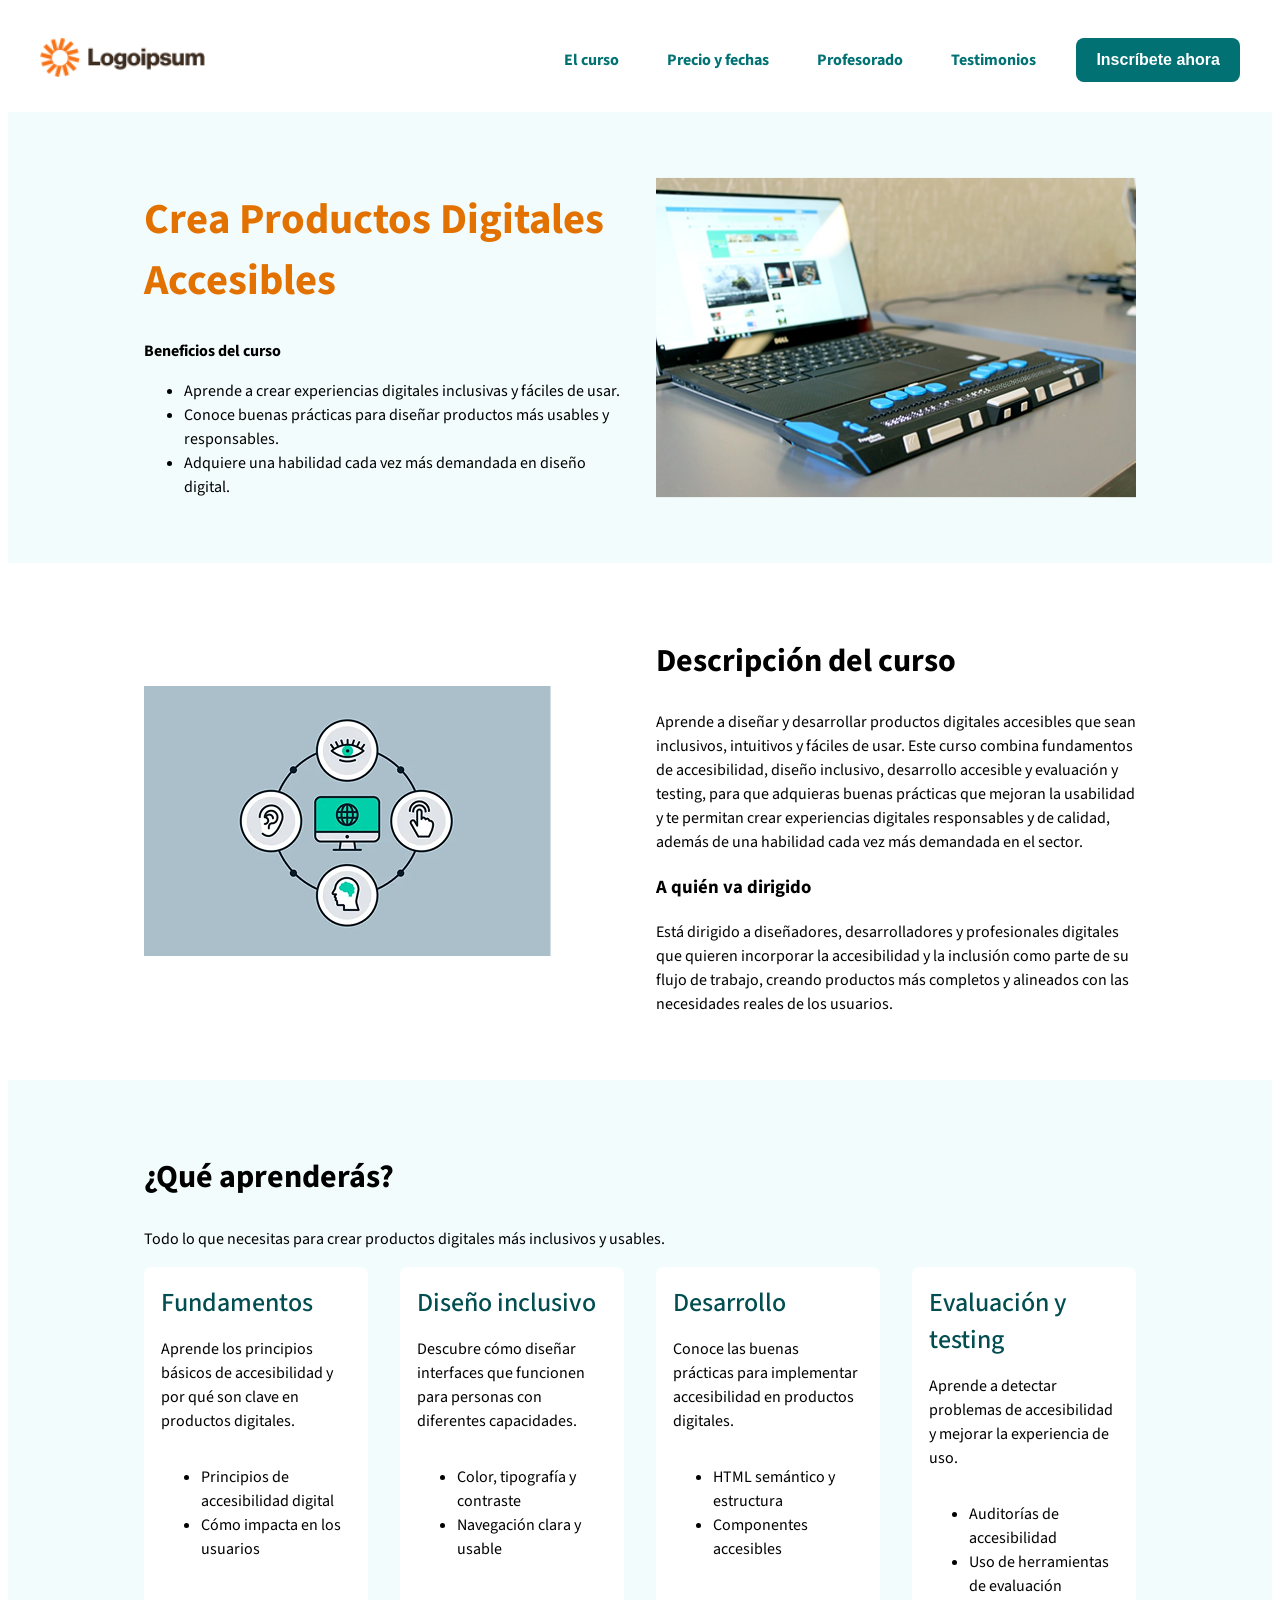
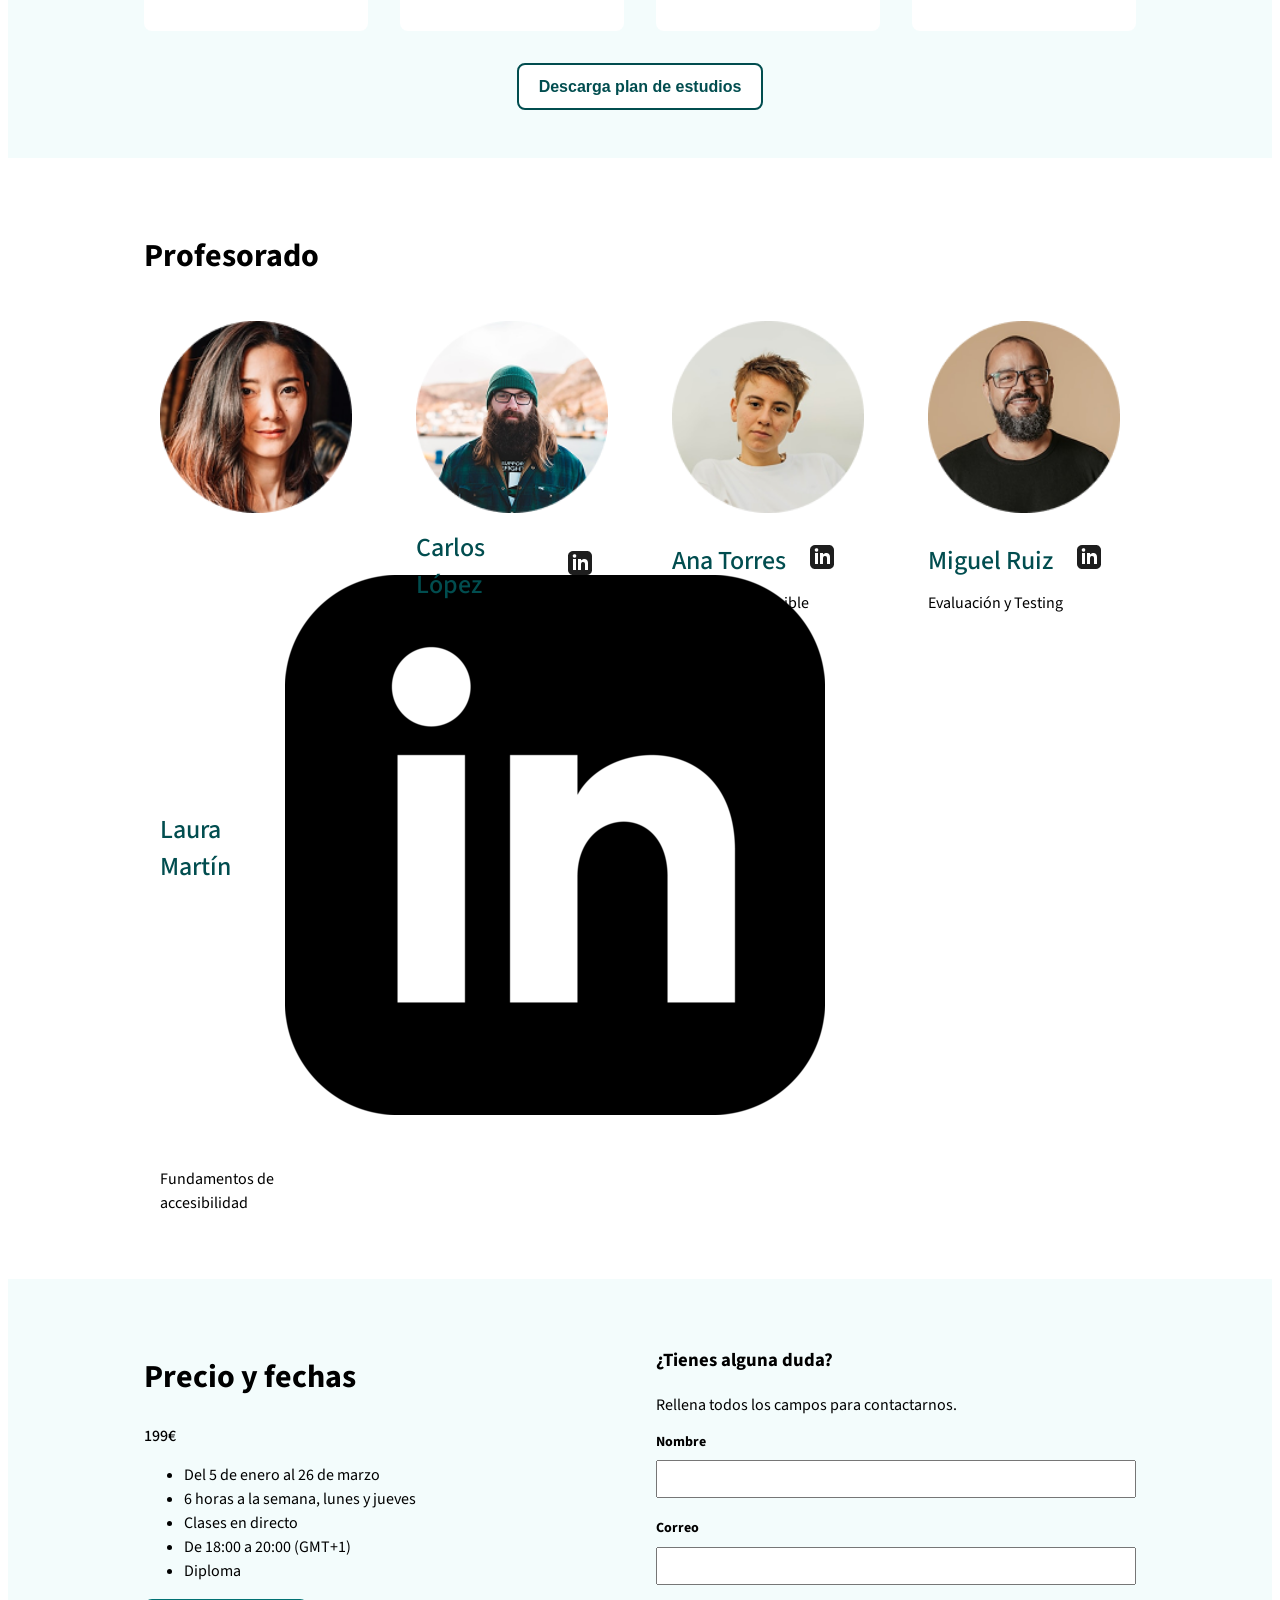
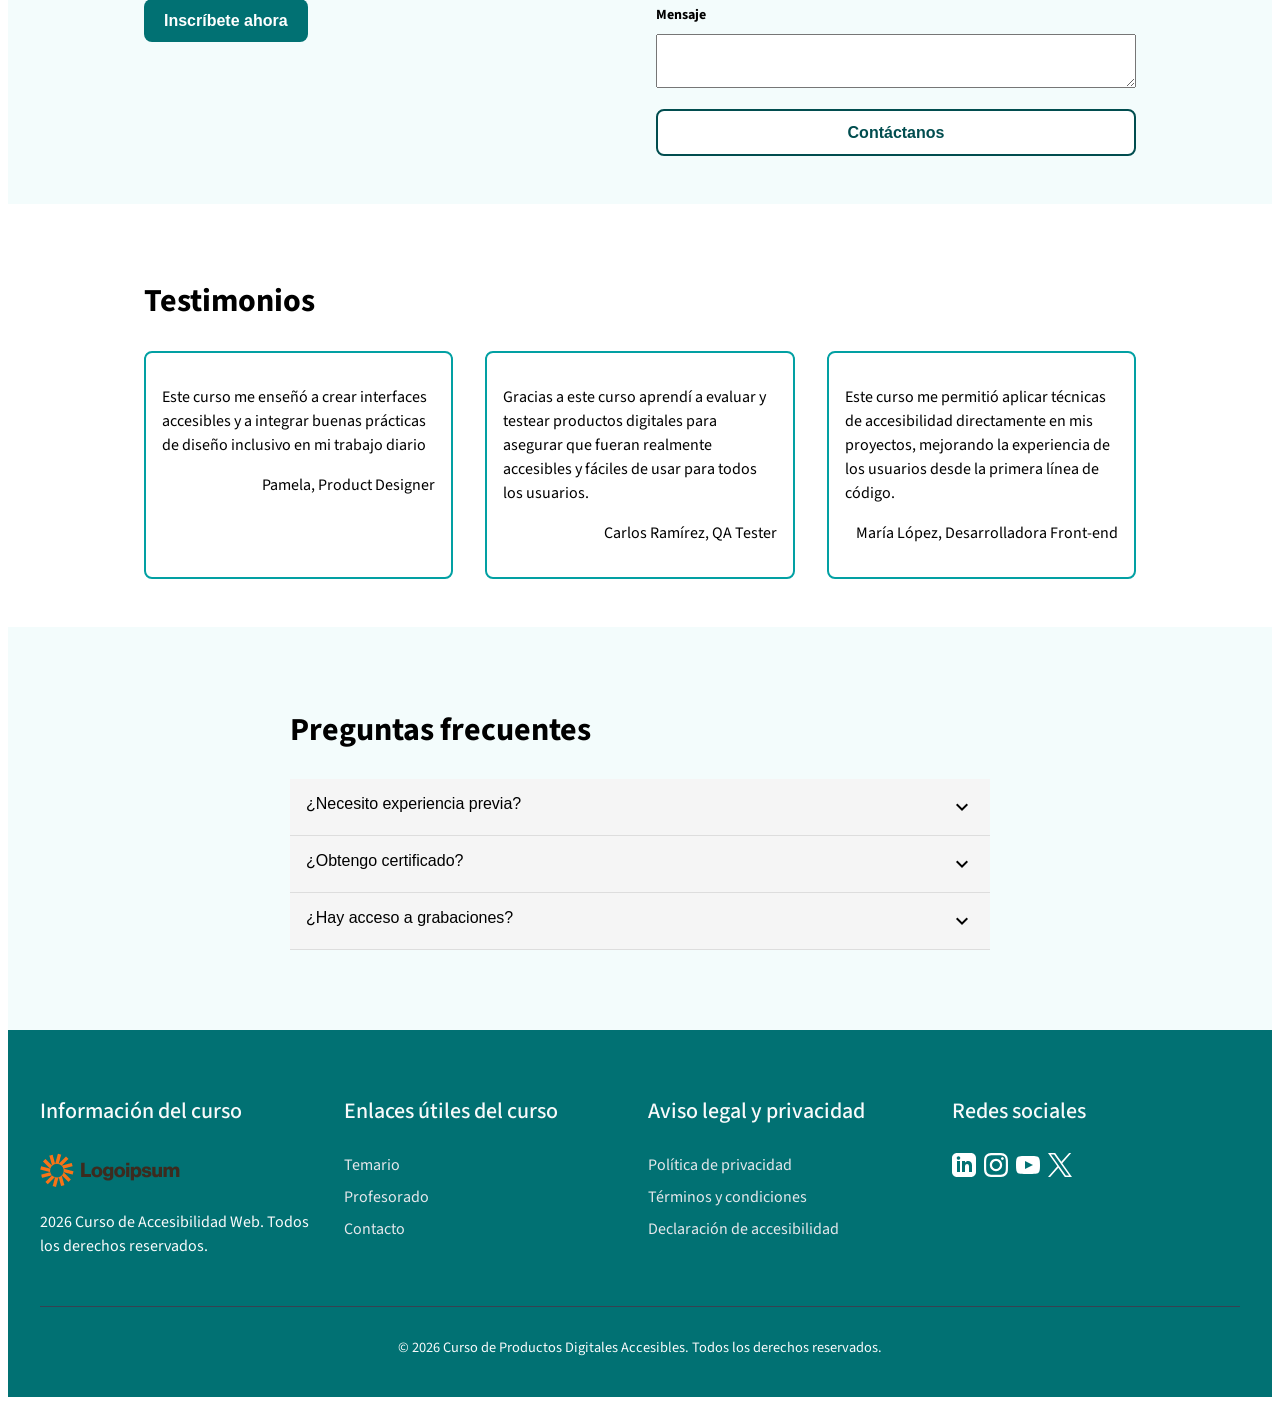
==== commit d43a75c9: "Update index.html" ====
--- a/index.html
+++ b/index.html
@@ -160,7 +160,7 @@
             <div class="teacher-header">
             <h3 class="text-h3">Laura Martín</h3>
             <a href="https://example.com" class="social-link linkedin" aria-label="LinkedIn de Ana García" target="_blank" rel="noopener">
-              <img src="/images/rrss/logo_linkedin_dark.png" alt="" aria-hidden="true"/>
+              <img src="/images/rrss/logo_linkedin_black.png" alt="" aria-hidden="true"/>
             </a>
             </div>
             <p class="p-without-padding">Fundamentos de accesibilidad</p>
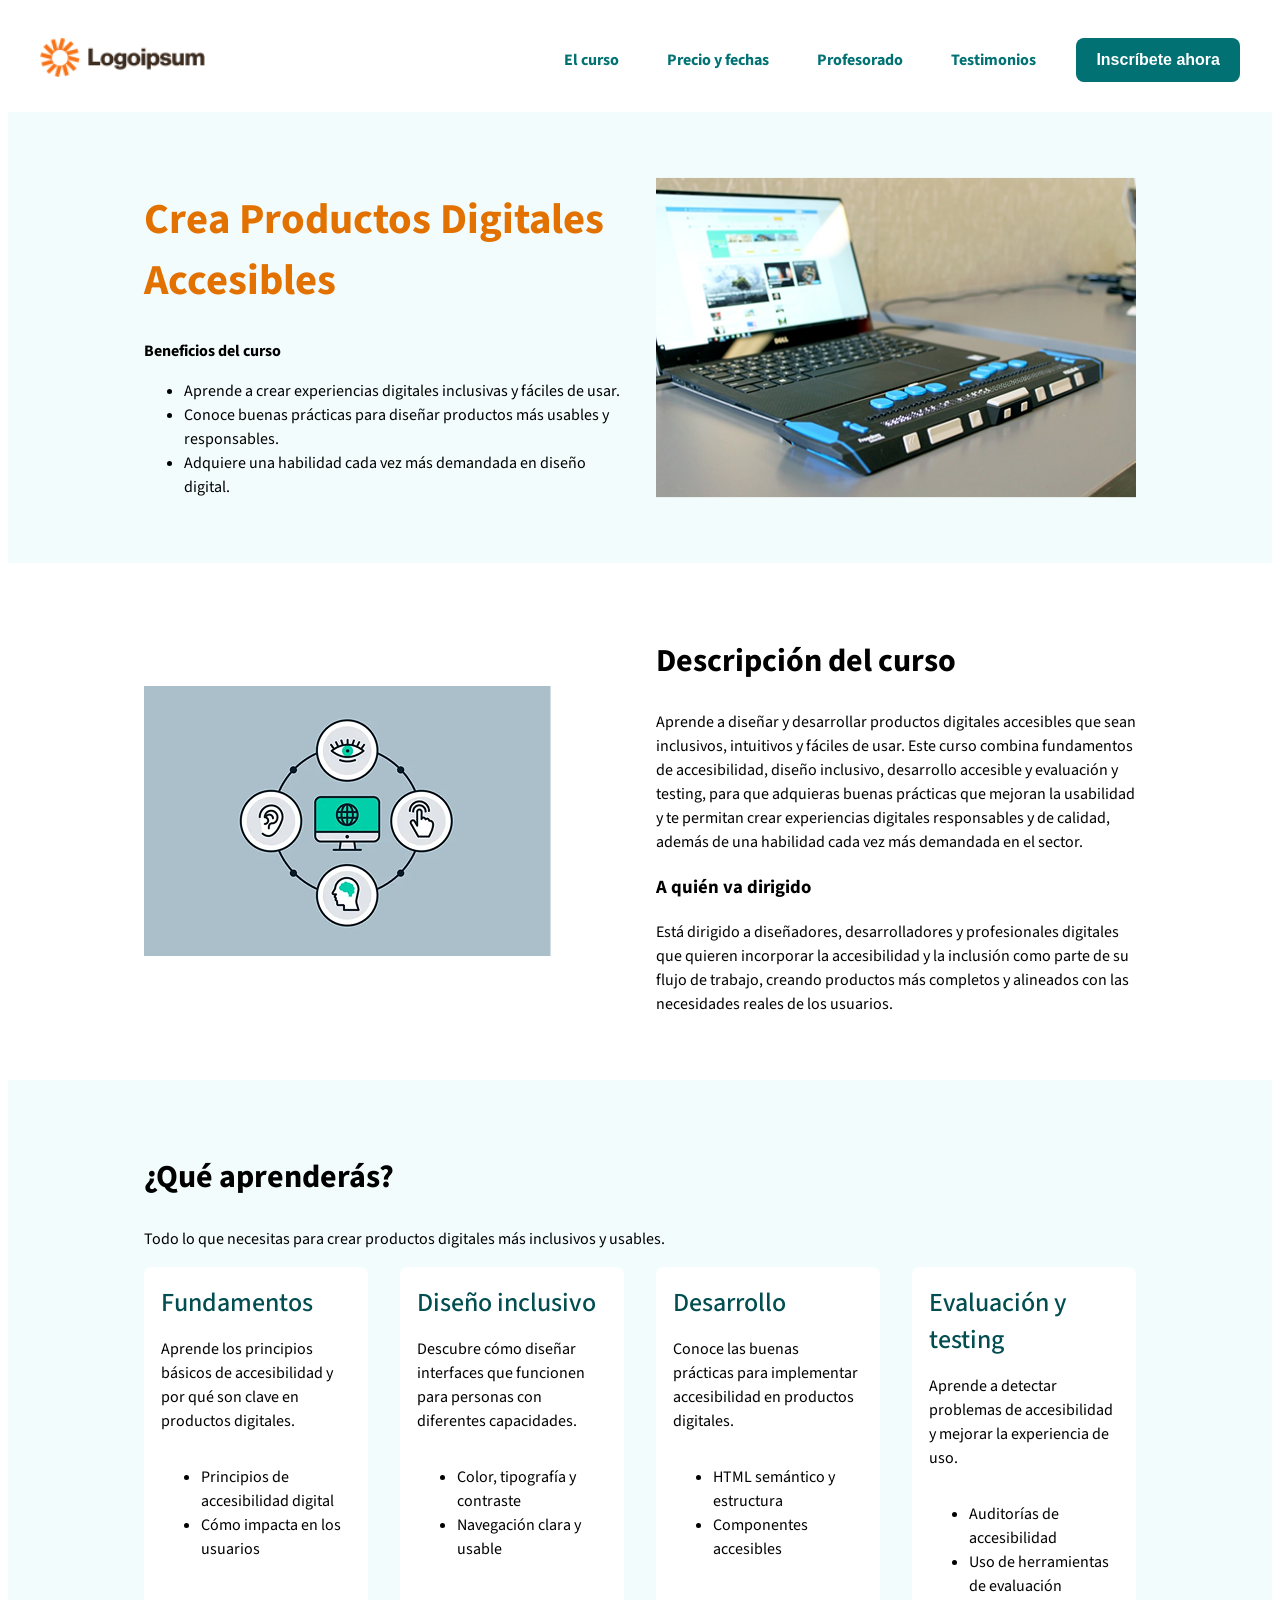
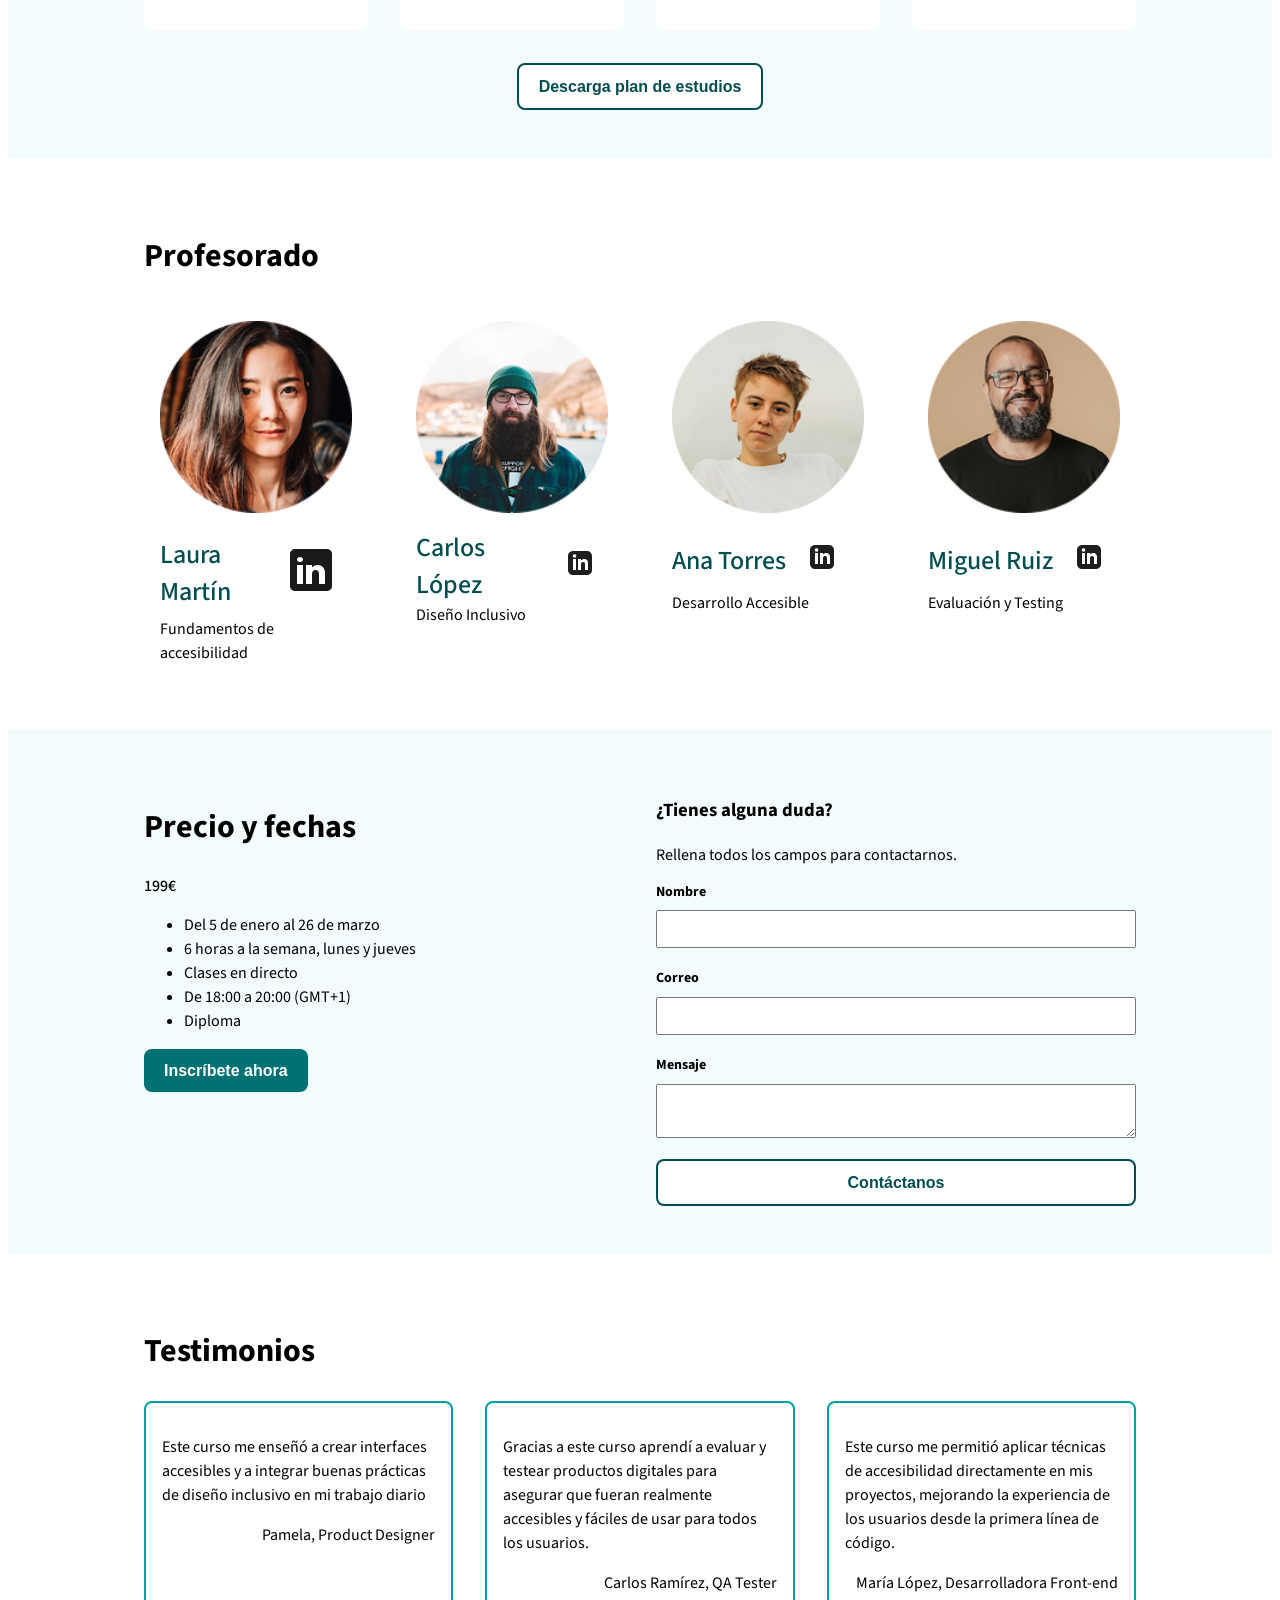
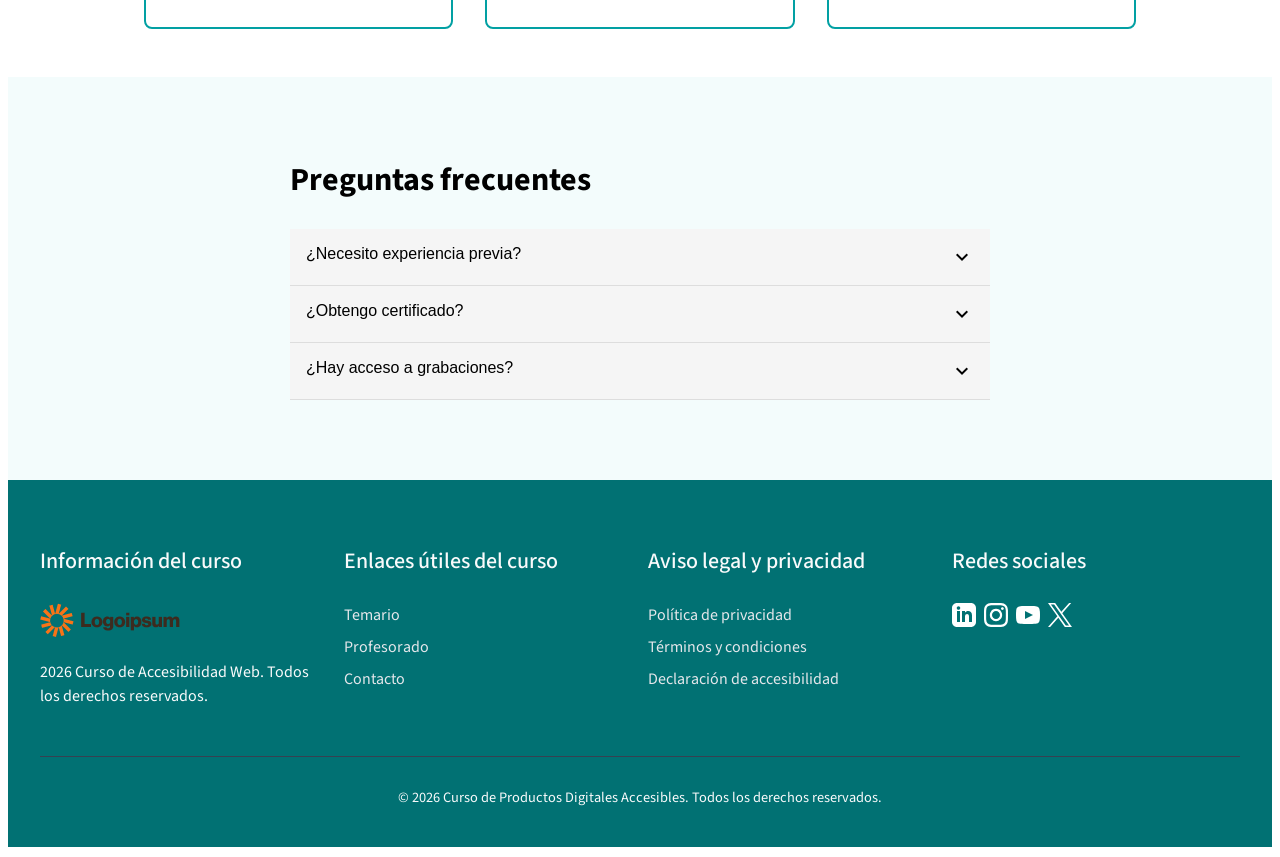
==== commit 76a476a9: "Update index.html" ====
--- a/index.html
+++ b/index.html
@@ -160,7 +160,7 @@
             <div class="teacher-header">
             <h3 class="text-h3">Laura Martín</h3>
             <a href="https://example.com" class="social-link linkedin" aria-label="LinkedIn de Ana García" target="_blank" rel="noopener">
-              <img src="/images/rrss/logo_linkedin_black.png" alt="" aria-hidden="true"/>
+              <img src="/images/rrss/icons8-linkedin.svg" alt="" aria-hidden="true"/>
             </a>
             </div>
             <p class="p-without-padding">Fundamentos de accesibilidad</p>
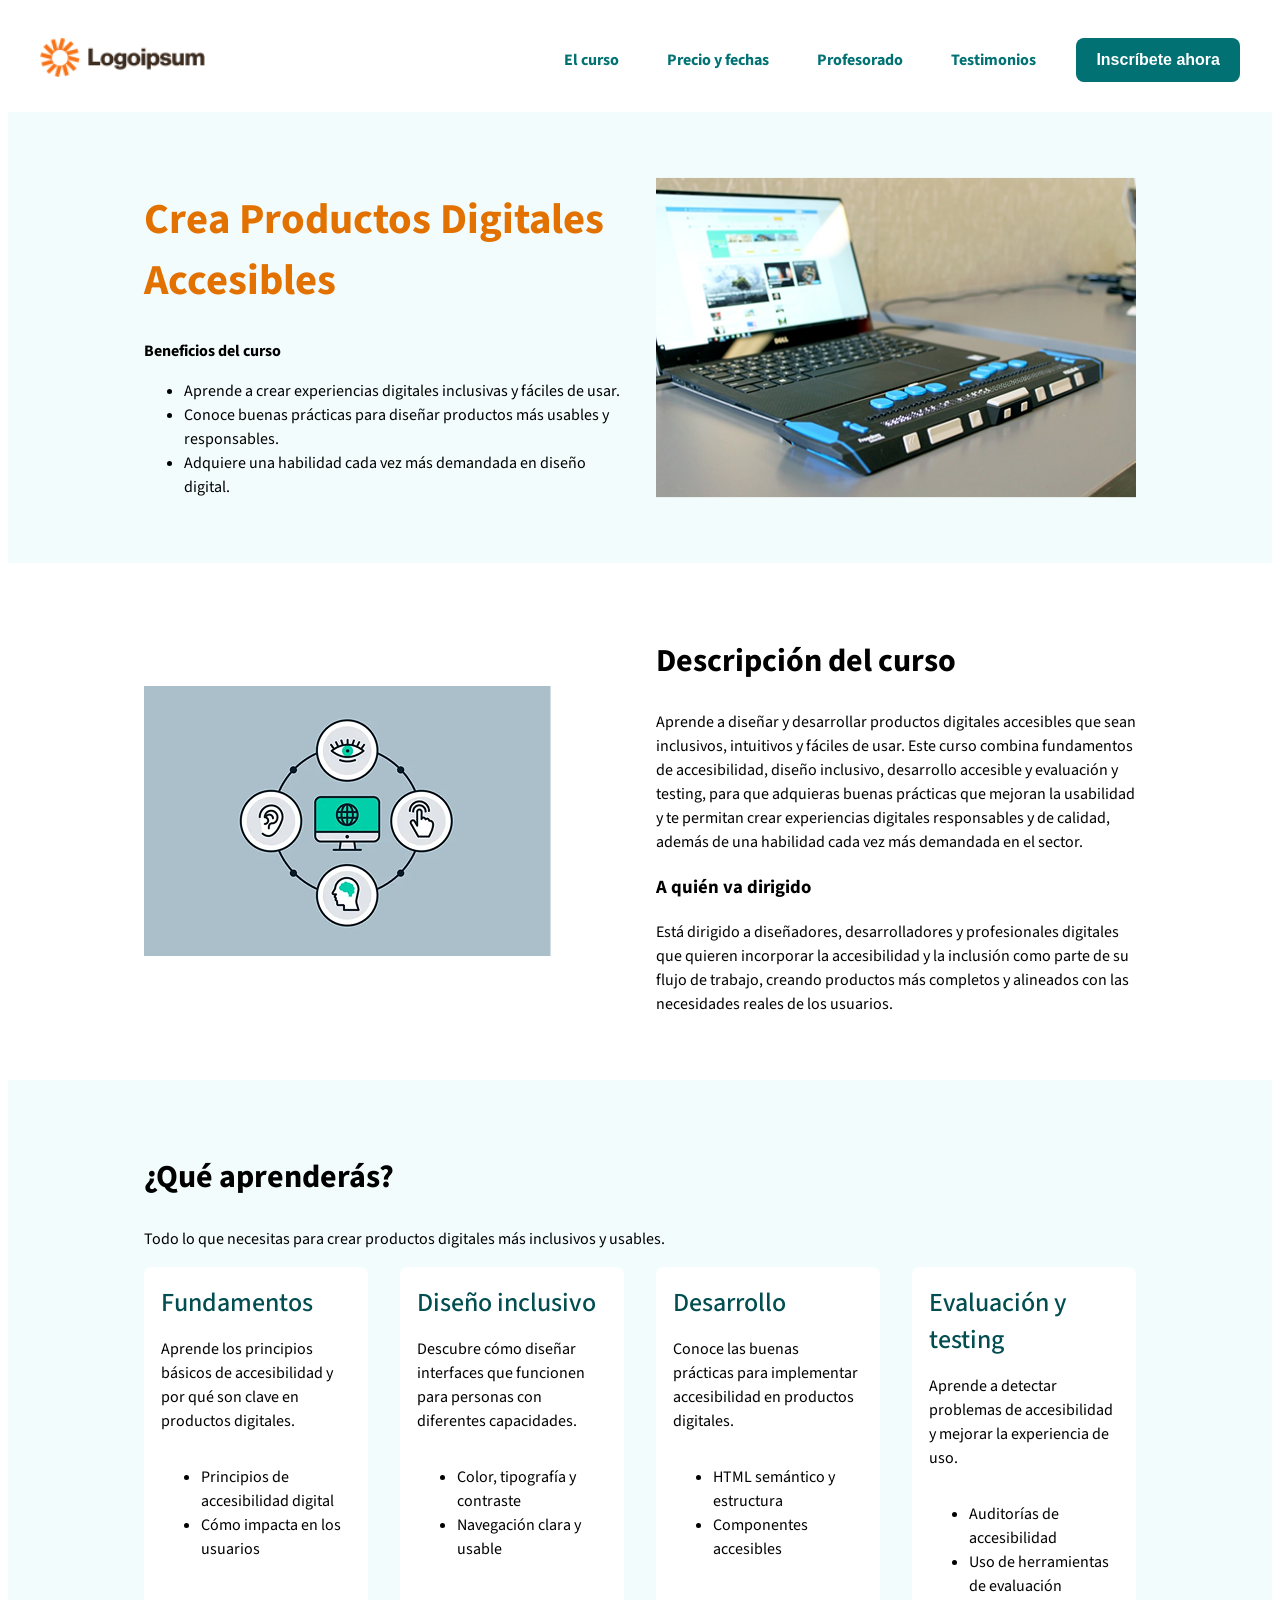
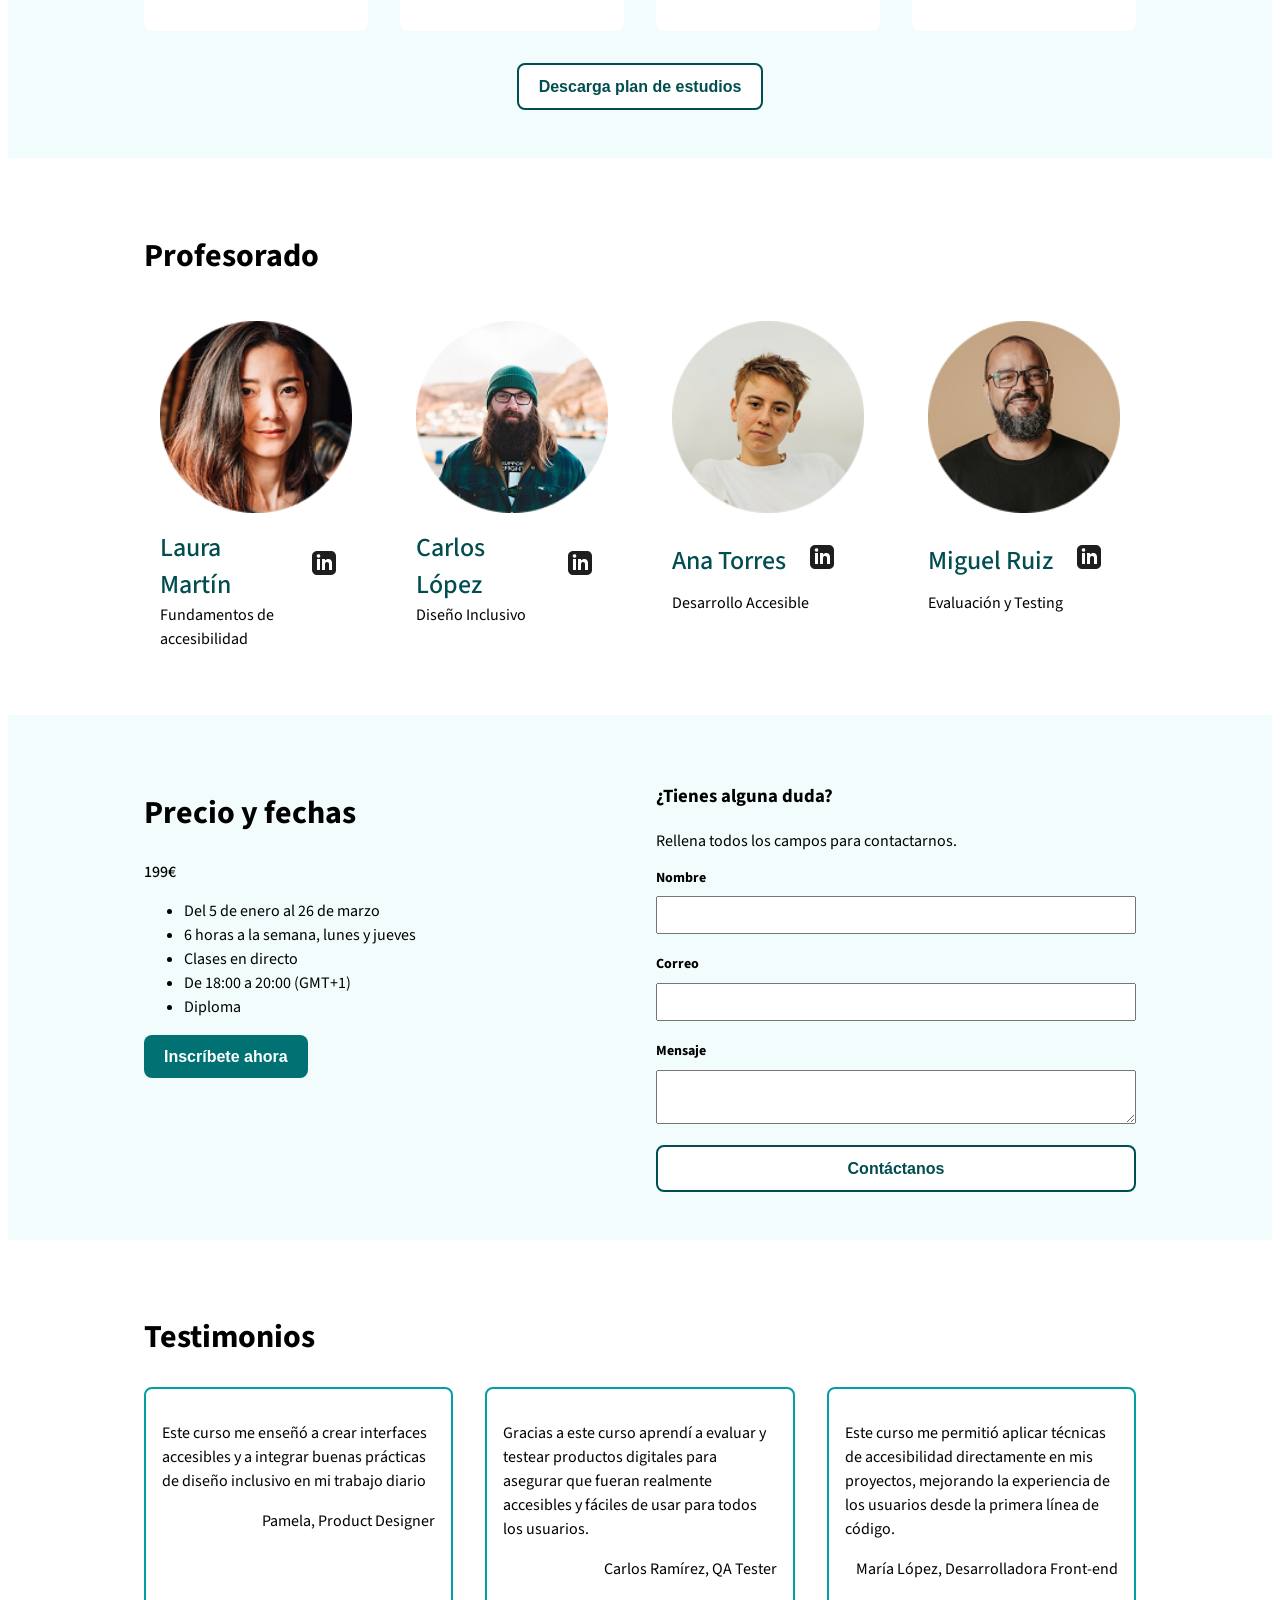
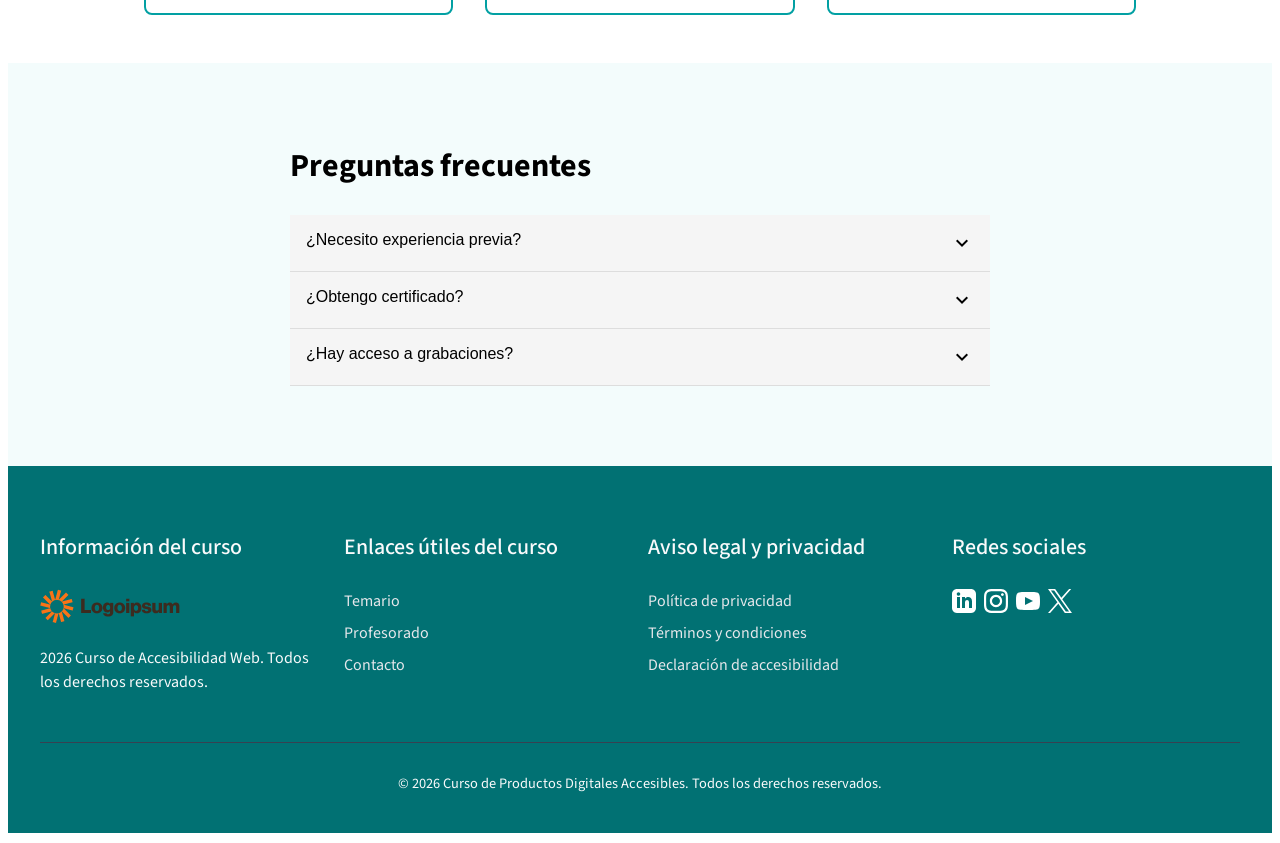
==== commit c5a33661: "Update index.html" ====
--- a/index.html
+++ b/index.html
@@ -160,7 +160,7 @@
             <div class="teacher-header">
             <h3 class="text-h3">Laura Martín</h3>
             <a href="https://example.com" class="social-link linkedin" aria-label="LinkedIn de Ana García" target="_blank" rel="noopener">
-              <img src="/images/rrss/icons8-linkedin.svg" alt="" aria-hidden="true"/>
+              <img src="images/rrss/logo_linkedin_dark.png" alt="" aria-hidden="true"/>
             </a>
             </div>
             <p class="p-without-padding">Fundamentos de accesibilidad</p>
@@ -179,7 +179,7 @@
             <div class="teacher-header">
             <h3 class="text-h3">Carlos López</h3>
             <a href="https://example.com" class="social-link linkedin" aria-label="LinkedIn de Carlos López" target="_blank" rel="noopener">
-              <img src="/images/rrss/logo_linkedin_dark.png" alt="" aria-hidden="true"/>
+              <img src="images/rrss/logo_linkedin_dark.png" alt="" aria-hidden="true"/>
             </a>
             </div>
             <p class="p-without-padding">Diseño Inclusivo</p>
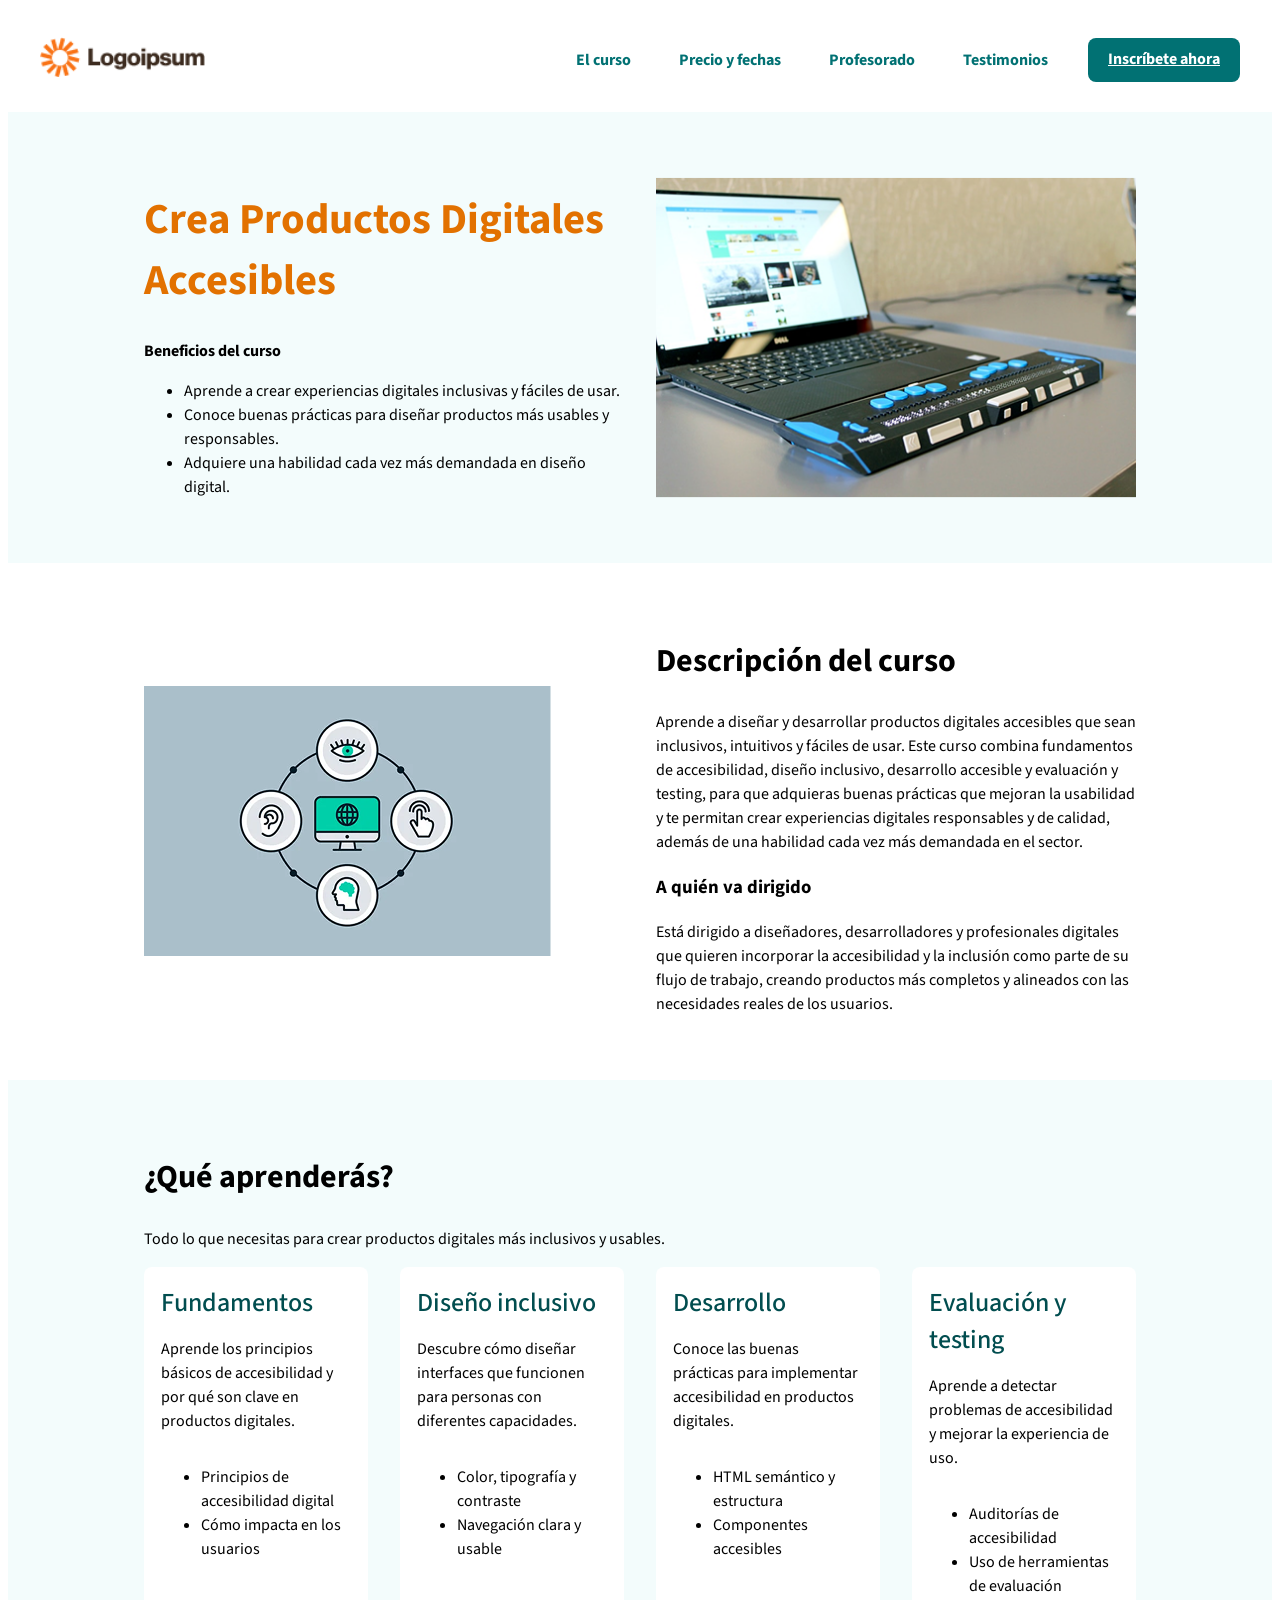
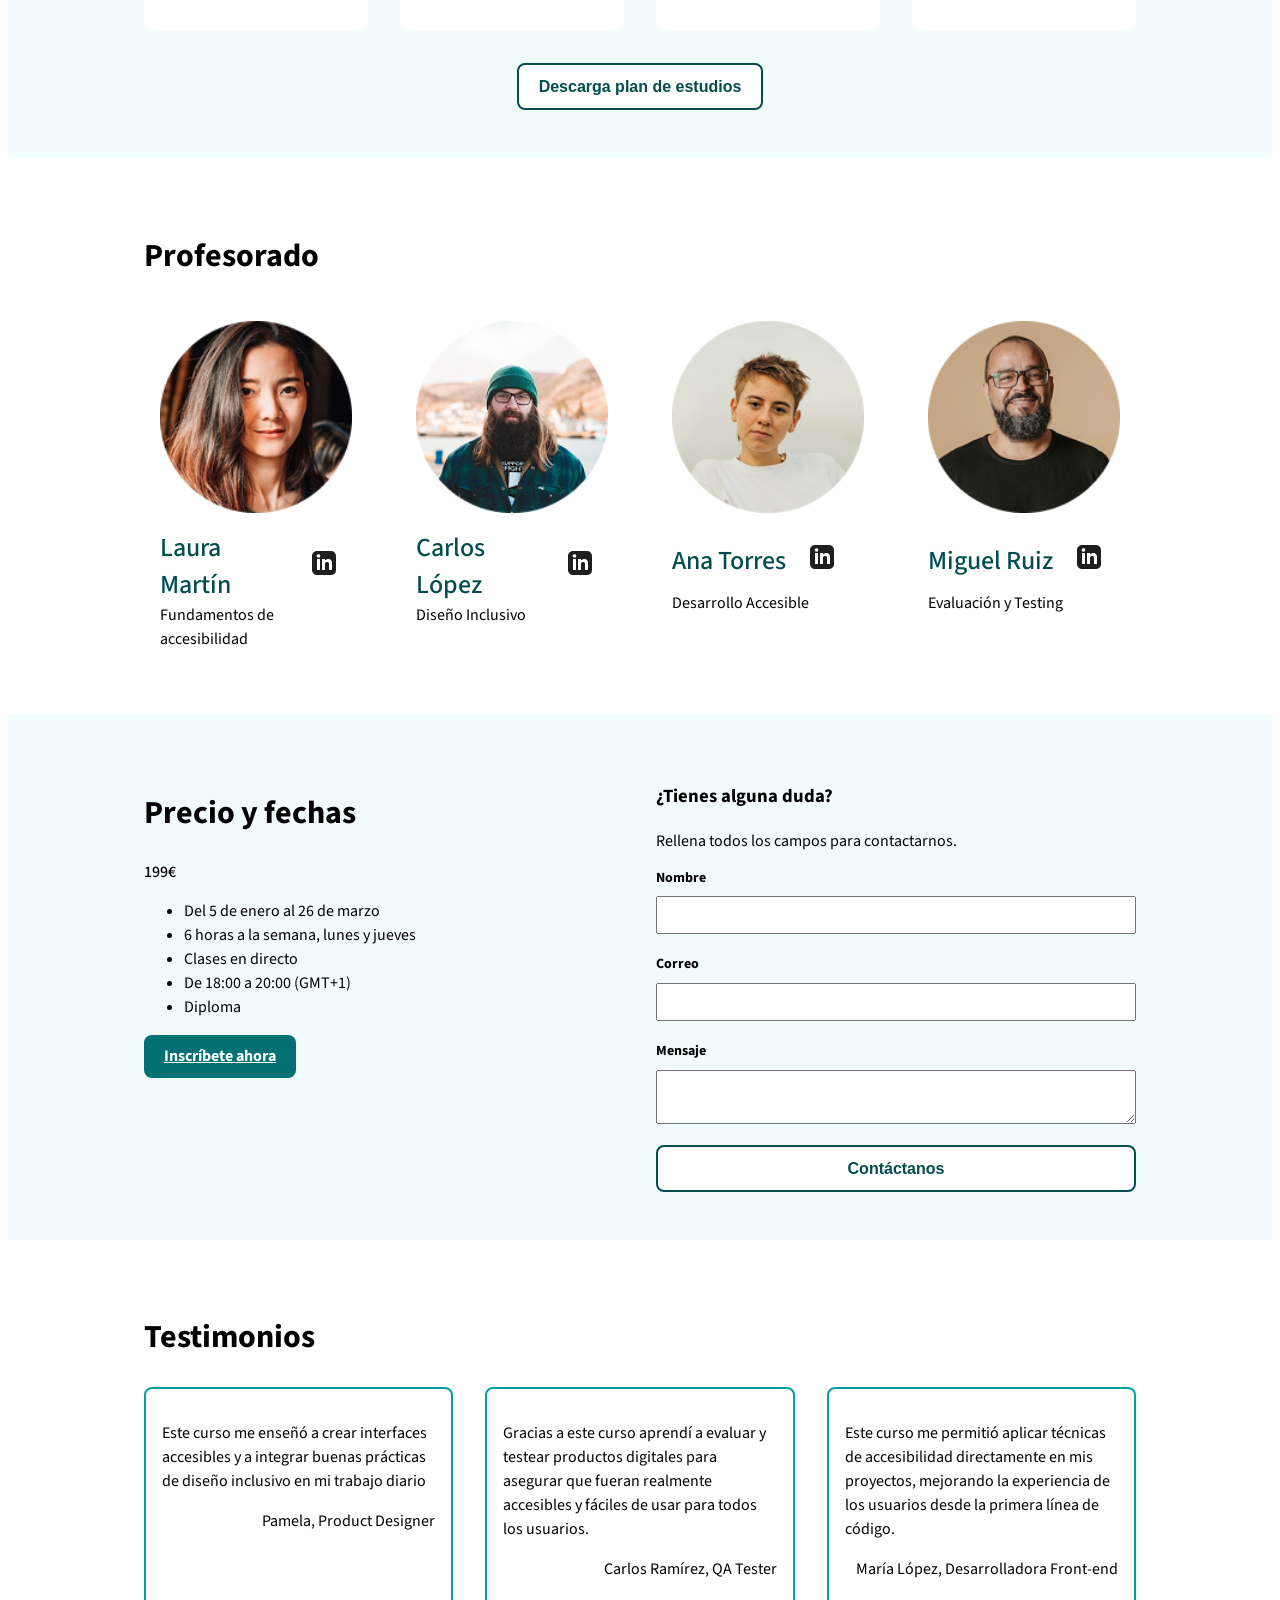
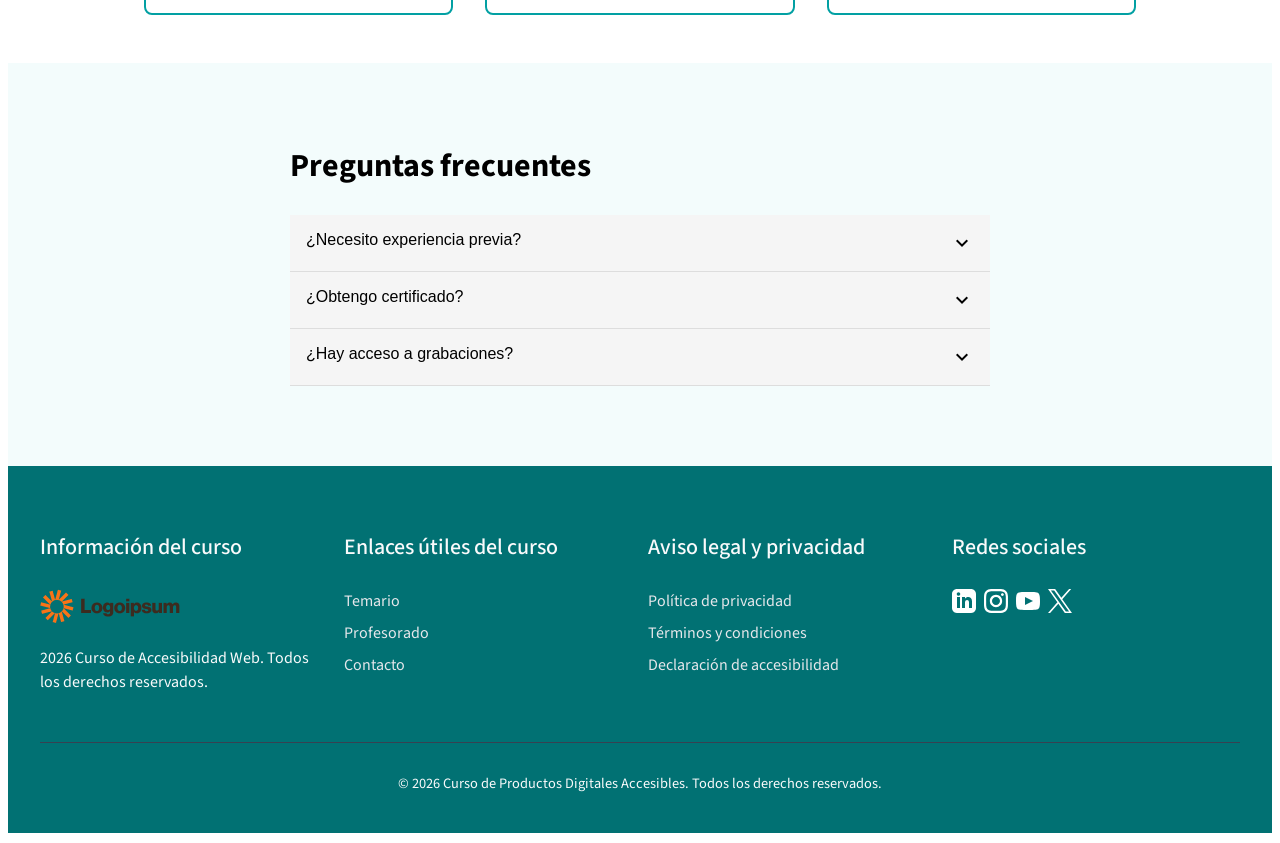
==== commit 9cf9d689: "Update index.html" ====
--- a/index.html
+++ b/index.html
@@ -31,7 +31,7 @@
             <!--<li><a href="#contacto">Contacto</a></li>-->
           </ul>
 
-          <button class="btn btn-primary">Inscríbete ahora</button>
+          <a href="/checkout.html" class="btn btn-primary">Inscríbete ahora</a>
         </div>
       </nav>
     </header>
@@ -141,7 +141,7 @@
         </article>
       </div>
       <div class="section-cta">
-        <button class="btn btn-secondary">Descarga plan de estudios</button>
+        <button type="button" class="btn btn-secondary" id="downloadBtn" aria-label="Descargar plan de estudios en PDF">Descarga plan de estudios</button>
       </div>
       
     </section>
@@ -159,7 +159,7 @@
           <div class="teacher-text">
             <div class="teacher-header">
             <h3 class="text-h3">Laura Martín</h3>
-            <a href="https://example.com" class="social-link linkedin" aria-label="LinkedIn de Ana García" target="_blank" rel="noopener">
+            <a href="https://example.com" class="social-link linkedin" aria-label="Perfil de LinkedIn de Laura Martín" target="_blank" rel="noopener">
               <img src="images/rrss/logo_linkedin_dark.png" alt="" aria-hidden="true"/>
             </a>
             </div>
@@ -178,7 +178,7 @@
           <div class="teacher-text">
             <div class="teacher-header">
             <h3 class="text-h3">Carlos López</h3>
-            <a href="https://example.com" class="social-link linkedin" aria-label="LinkedIn de Carlos López" target="_blank" rel="noopener">
+            <a href="https://example.com" class="social-link linkedin" aria-label="Perfil de LinkedIn de Carlos López" target="_blank" rel="noopener">
               <img src="images/rrss/logo_linkedin_dark.png" alt="" aria-hidden="true"/>
             </a>
             </div>
@@ -196,8 +196,8 @@
           <div class="teacher-text">
             <div class="teacher-header">
             <h3 class="text-h3">Ana Torres</h3>
-            <a href="https://example.com" class="social-link linkedin" aria-label="LinkedIn de Ana Torres" target="_blank" rel="noopener">
-              <img src="/images/rrss/logo_linkedin_dark.png" alt="" aria-hidden="true"/>
+            <a href="https://example.com" class="social-link linkedin" aria-label="Perfil de LinkedIn de Ana Torres" target="_blank" rel="noopener">
+              <img src="images/rrss/logo_linkedin_dark.png" alt="" aria-hidden="true"/>
             </a>
             </div>
             <p class="p-without-padding">Desarrollo Accesible</p>
@@ -214,8 +214,8 @@
           <div class="teacher-text">
             <div class="teacher-header">
             <h3 class="text-h3">Miguel Ruiz</h3>
-            <a href="https://example.com" class="social-link linkedin" aria-label="LinkedIn de Miguel Ruiz" target="_blank" rel="noopener">
-              <img src="/images/rrss/logo_linkedin_dark.png" alt="" aria-hidden="true"/>
+            <a href="https://example.com" class="social-link linkedin" aria-label="Perfil de LinkedIn de Miguel Ruiz" target="_blank" rel="noopener">
+              <img src="images/rrss/logo_linkedin_dark.png" alt="" aria-hidden="true"/>
             </a>
             </div>
             <p class="p-without-padding">Evaluación y Testing</p>
@@ -237,7 +237,7 @@
           <li>De 18:00 a 20:00 (GMT+1)</li>
           <li>Diploma</li>
         </ul>
-        <button class="btn btn-primary">Inscríbete ahora</button>
+        <a href="/checkout.html" class="btn btn-primary">Inscríbete ahora</a>
       </div>
 
       <div class="right" id="contacto">
